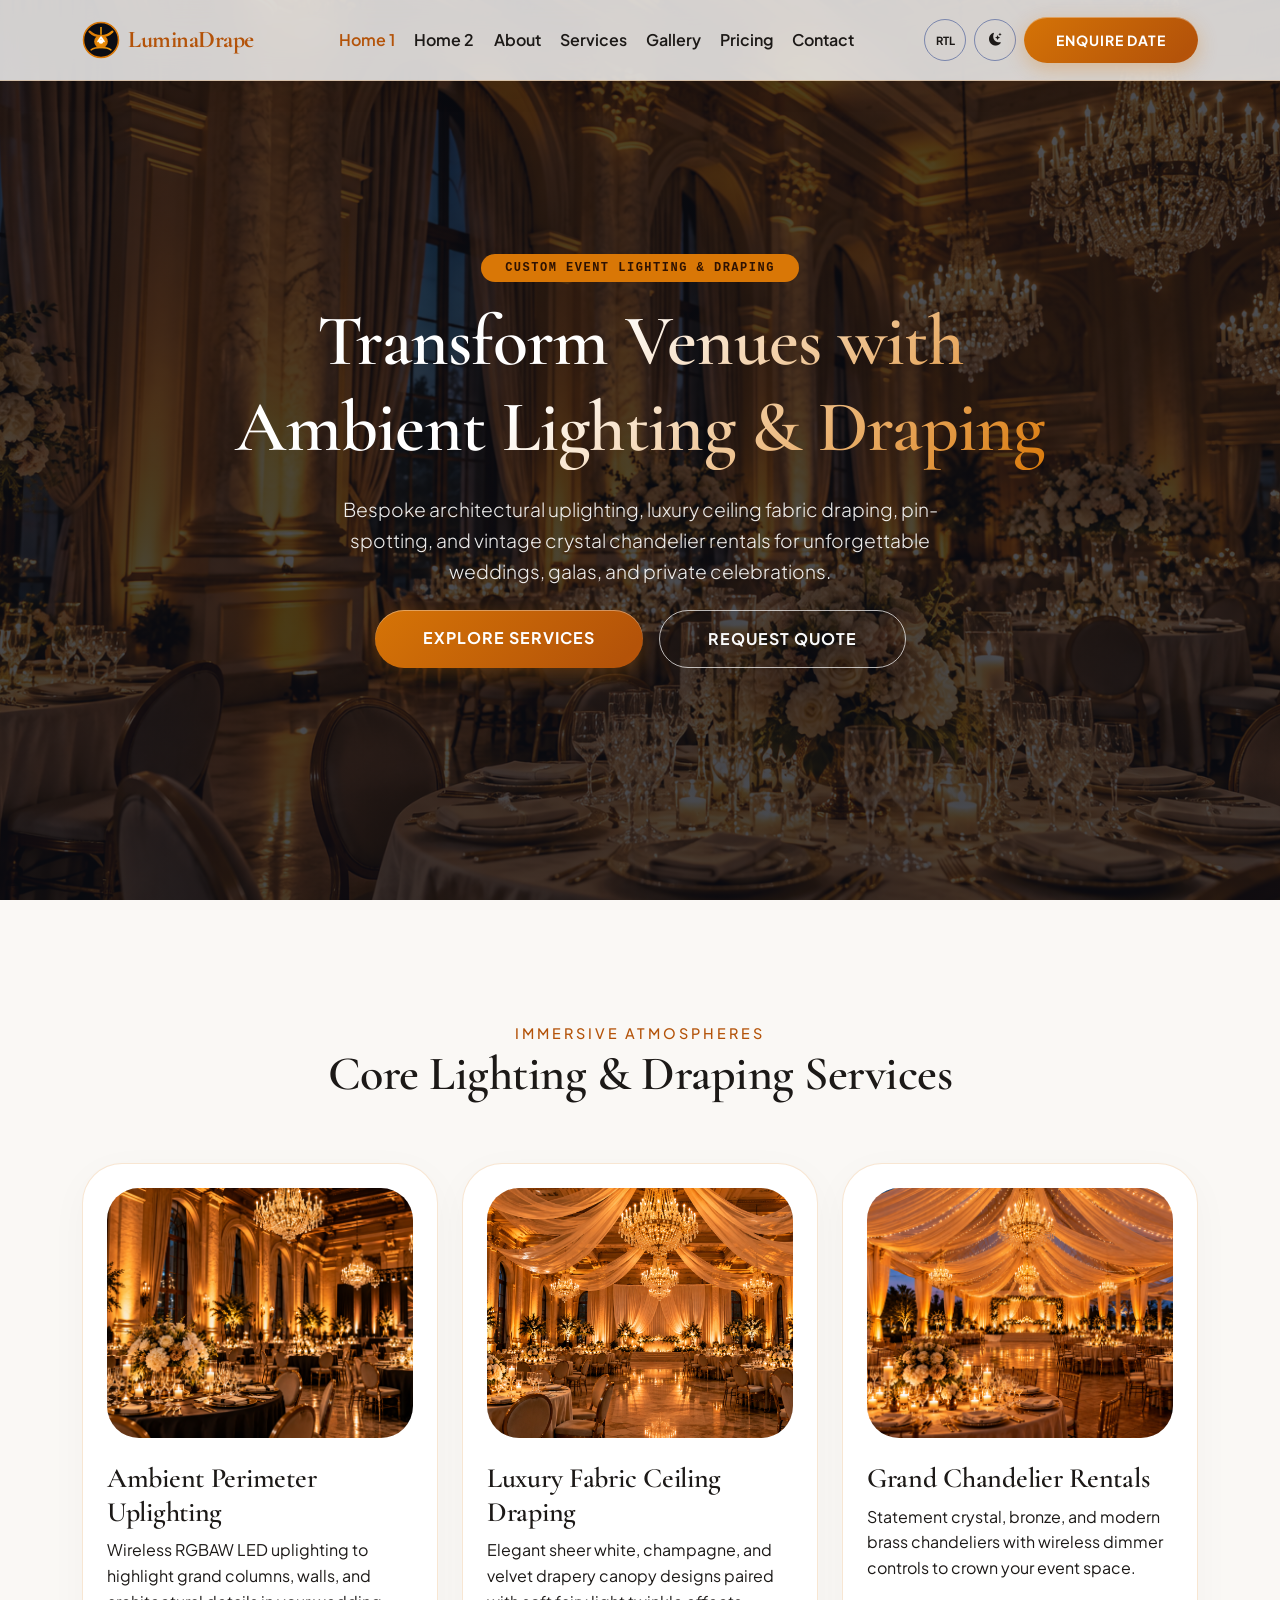
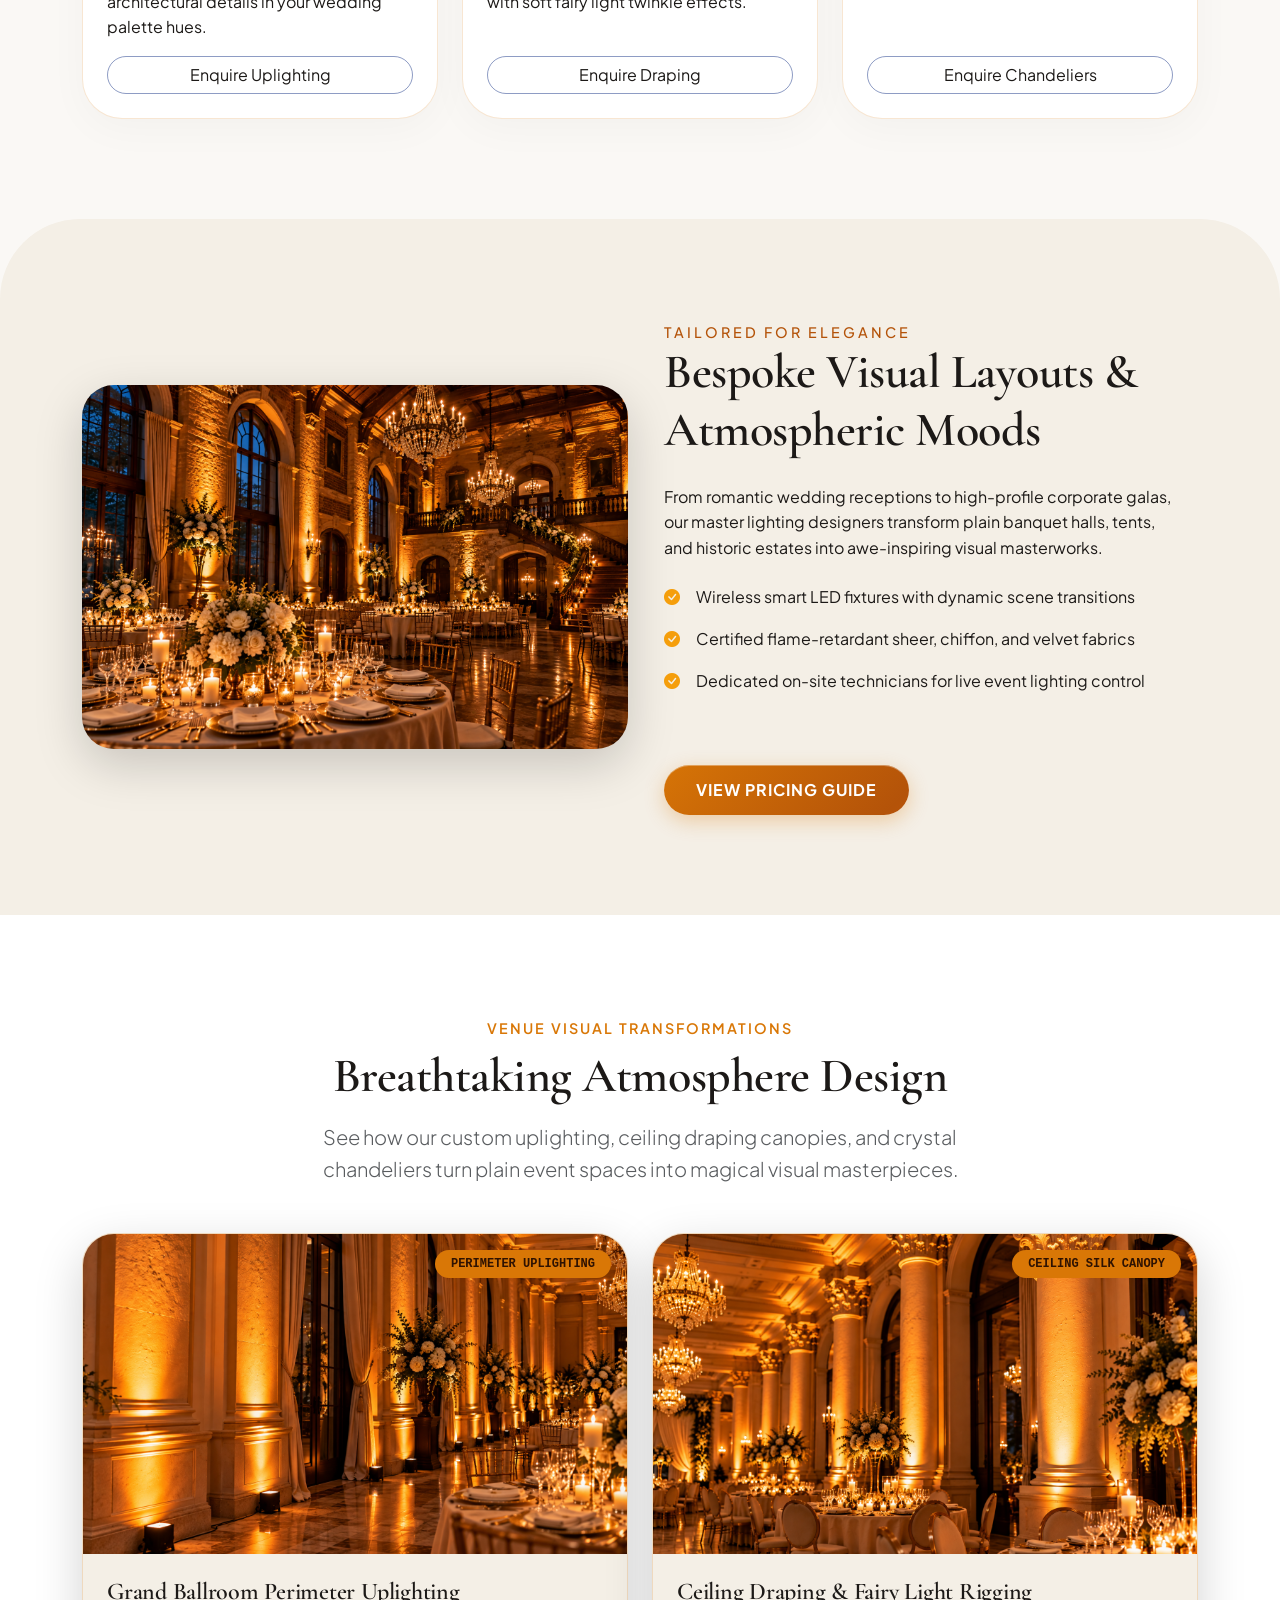
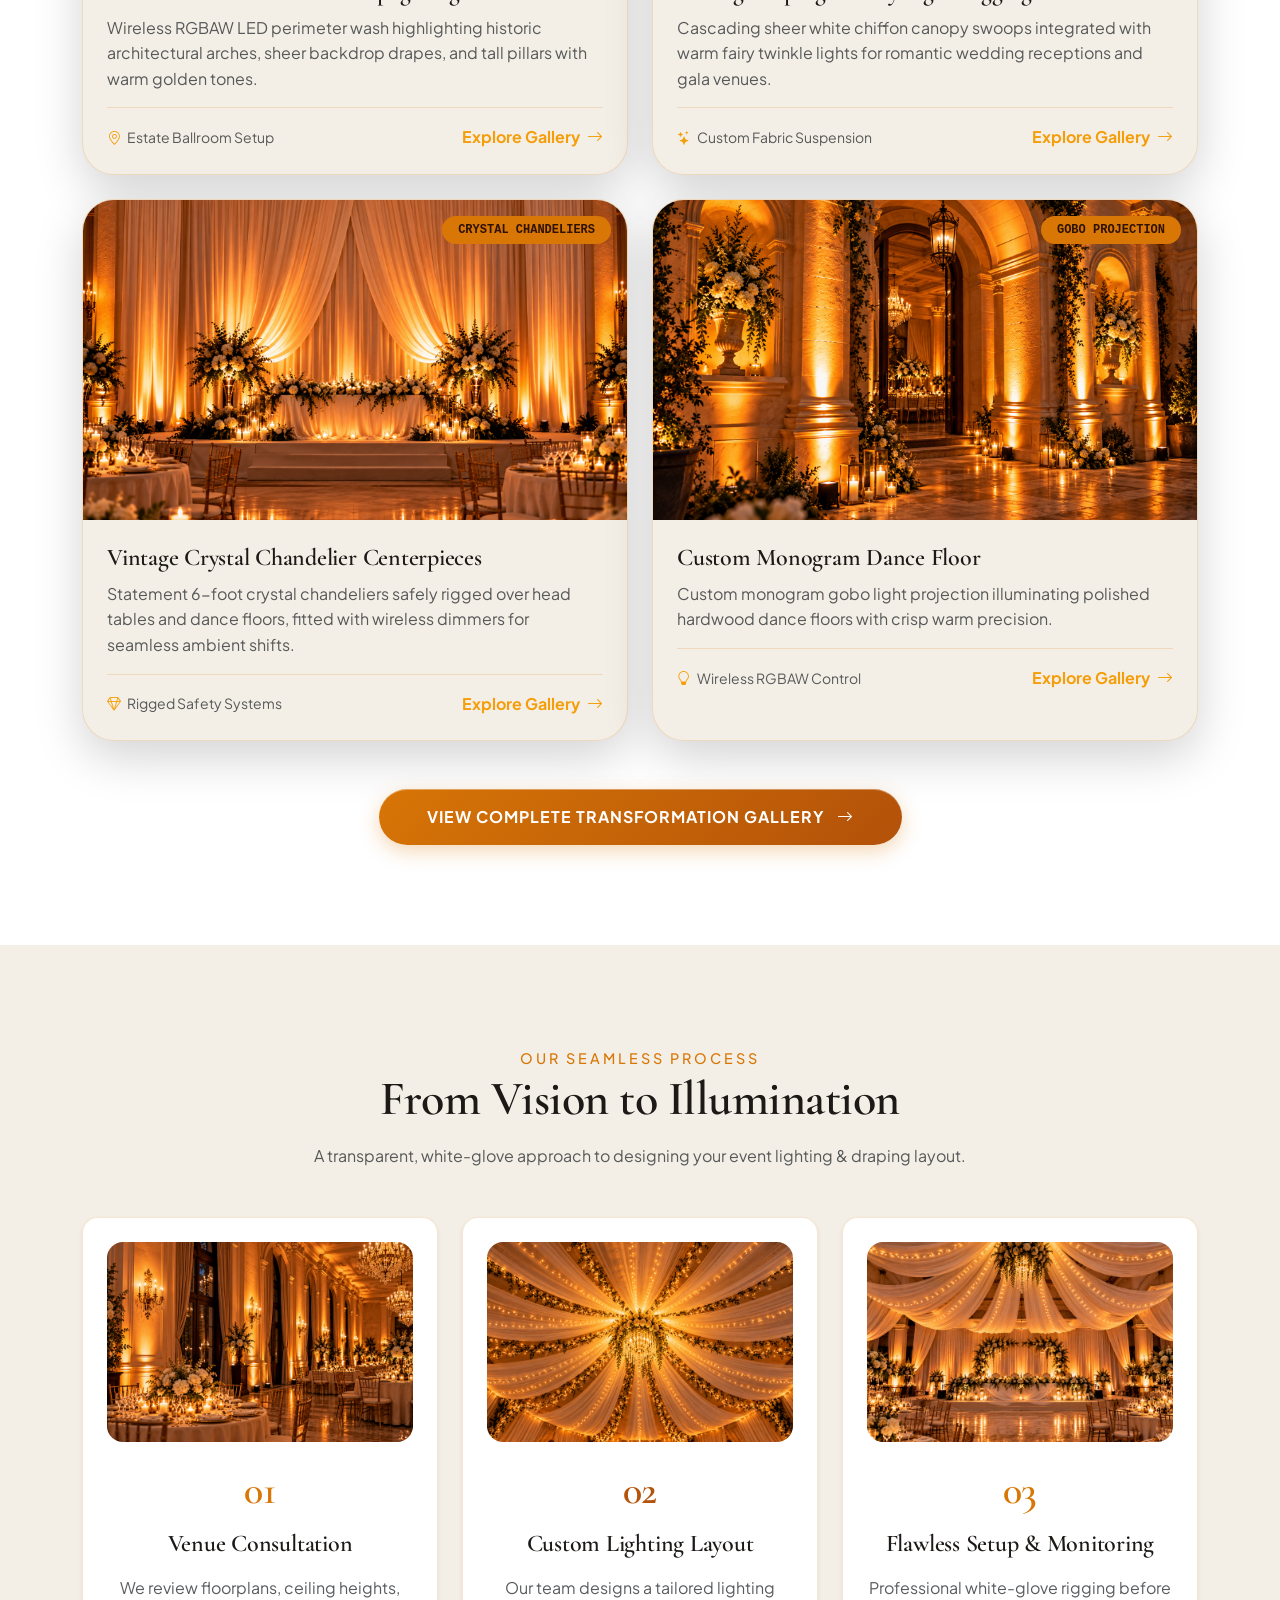
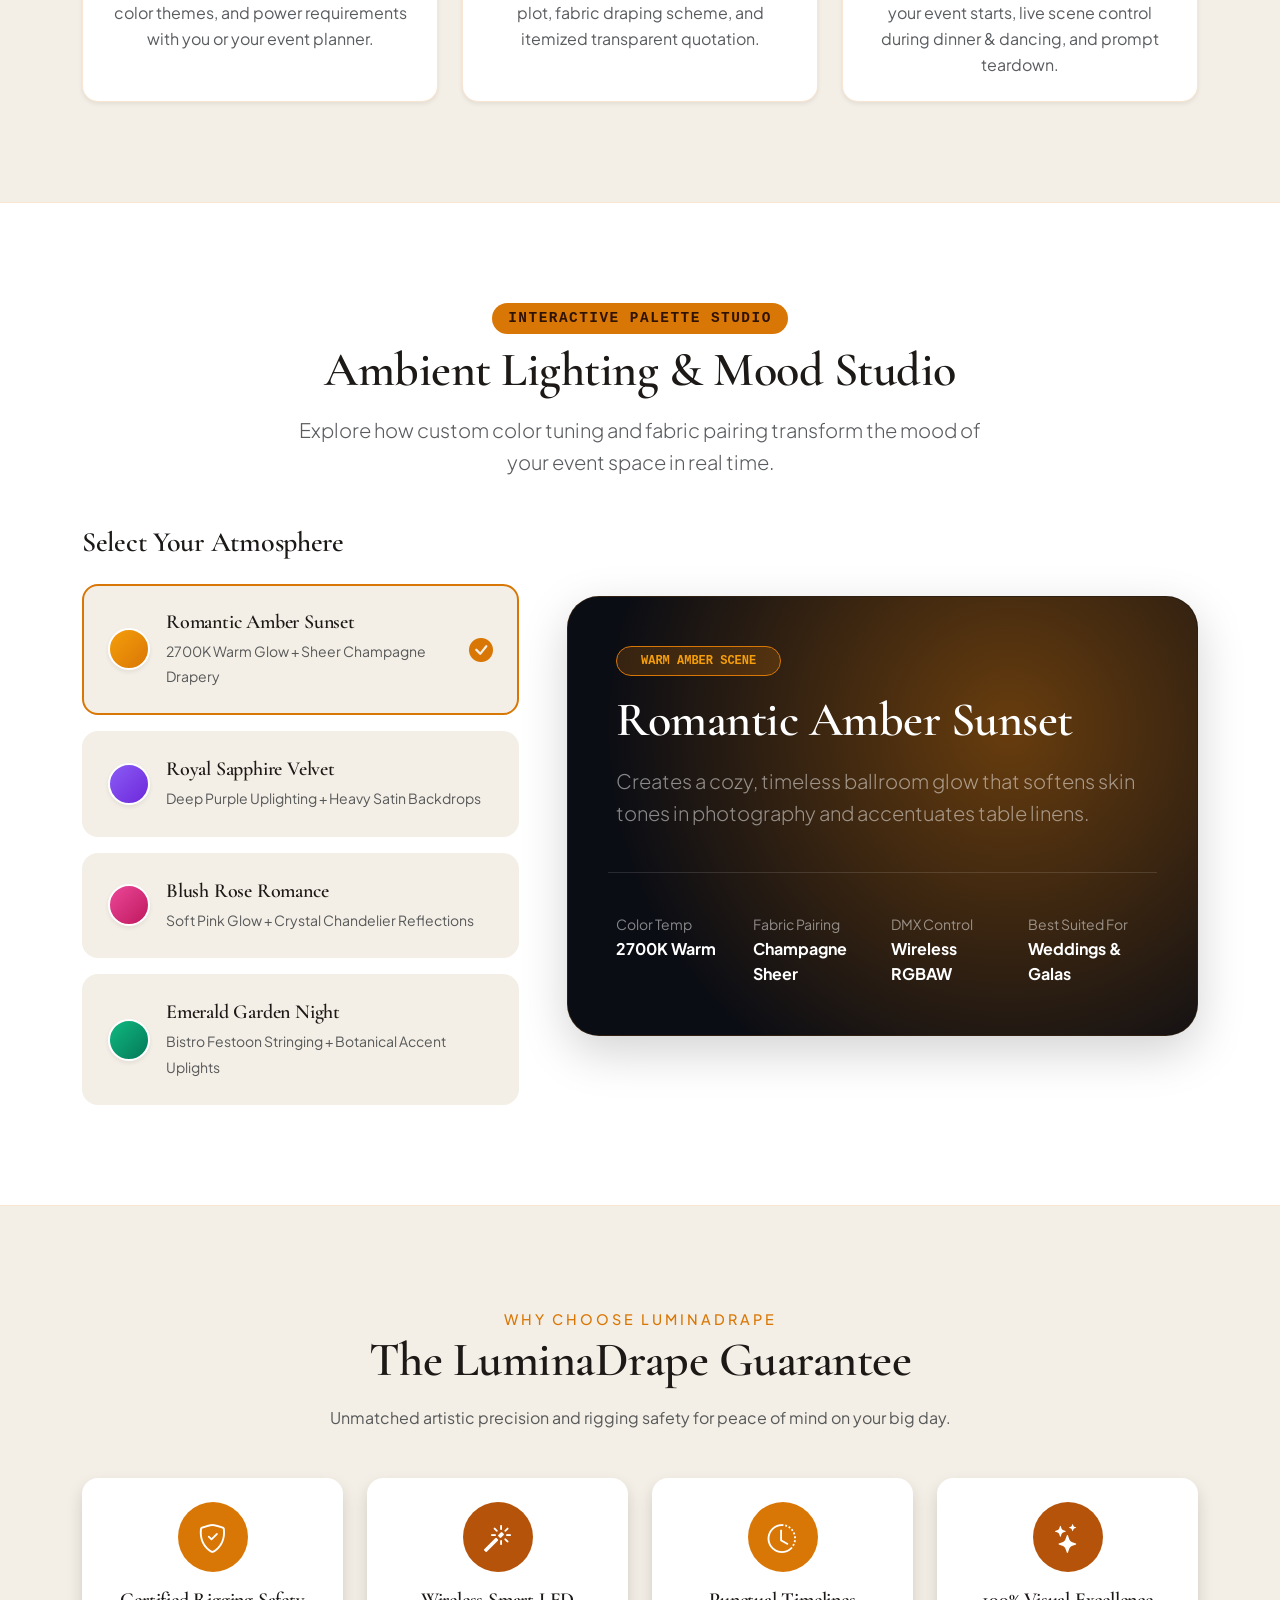
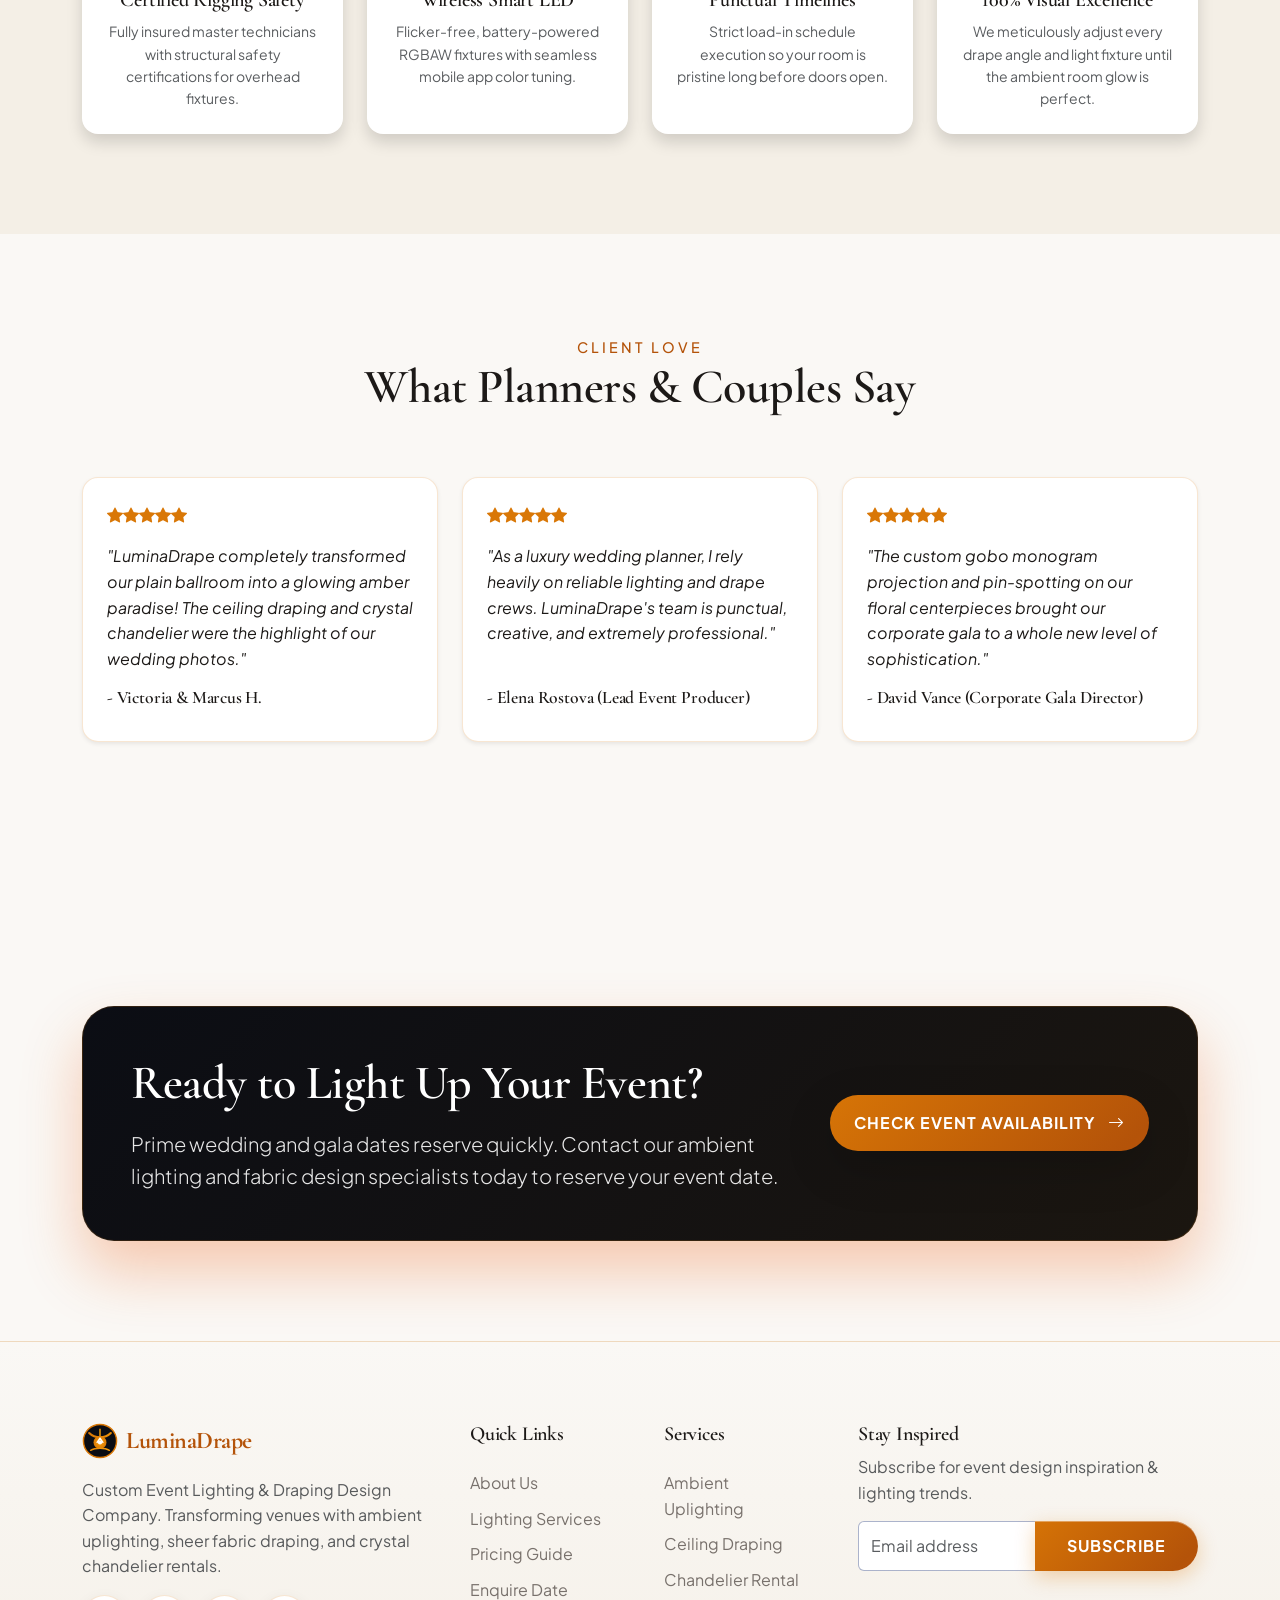
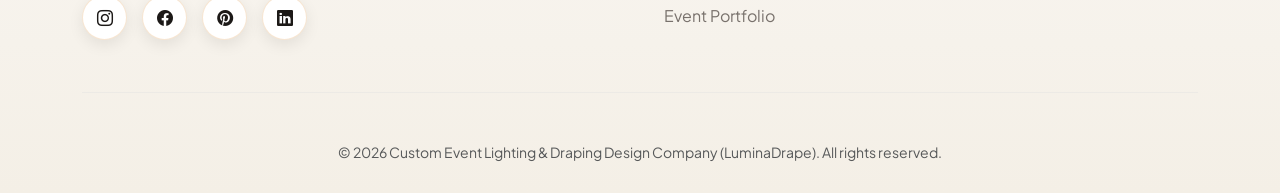
==== index.html @ 7106a904 "Update Custom Event Lighting website code" ====
<!DOCTYPE html>
<html lang="en">
<head>
    <meta charset="UTF-8">
    <meta name="viewport" content="width=device-width, initial-scale=1.0">
    <title>Custom Event Lighting & Draping Design Company | Ambient Lighting, Draping & Chandelier Rental</title>
    <link rel="icon" href="assets/images/favicon.svg" type="image/svg+xml">
    <meta name="description" content="Custom Event Lighting & Draping Design Company offering ambient venue lighting transformations, uplighting, luxury fabric draping, pin-spotting, and chandelier rentals.">
    
    <!-- Bootstrap 5 CDN -->
    <link href="https://cdn.jsdelivr.net/npm/bootstrap@5.3.0/dist/css/bootstrap.min.css" rel="stylesheet">
    <!-- Bootstrap Icons -->
    <link rel="stylesheet" href="https://cdn.jsdelivr.net/npm/bootstrap-icons@1.11.0/font/bootstrap-icons.css">
    
    <!-- Custom CSS -->
    <link rel="stylesheet" href="assets/css/style.css">
    <link rel="stylesheet" href="assets/css/dark-mode.css">
    <link rel="stylesheet" href="assets/css/rtl.css">
    
    <style>
        .hero-section {
            background: linear-gradient(rgba(11, 13, 20, 0.72), rgba(11, 13, 20, 0.75)), url('assets/images/1.png');
            background-size: cover;
            background-position: center;
            min-height: 100vh;
            display: flex;
            align-items: center;
            color: #ffffff;
        }
        
        .hero-content h1 {
            background: linear-gradient(135deg, #ffffff 40%, var(--sunflower-yellow));
            -webkit-background-clip: text;
            background-clip: text;
            -webkit-text-fill-color: transparent;
            margin-bottom: 1.5rem;
            font-family: var(--font-heading);
            font-weight: 700 !important;
        }
        
        .hero-content p {
            color: rgba(255, 255, 255, 0.92) !important;
            font-size: 1.2rem;
        }
    </style>
</head>
<body data-theme="light">

    <!-- Navbar -->
    <nav class="navbar navbar-expand-xl navbar-custom">
        <div class="container">
            <a class="navbar-brand d-flex align-items-center gap-2" href="index.html" style="text-decoration: none;">
                <svg width="38" height="38" viewBox="0 0 50 50" fill="none" xmlns="http://www.w3.org/2000/svg">
                    <circle cx="25" cy="25" r="23" fill="#0B0D14" stroke="#D97706" stroke-width="2"/>
                    <path d="M10 14C18 22 32 22 40 14" stroke="url(#nav_glow)" stroke-width="3" stroke-linecap="round"/>
                    <path d="M25 8V18" stroke="#F59E0B" stroke-width="2"/>
                    <circle cx="25" cy="27" r="9" fill="url(#nav_bulb)"/>
                    <path d="M21 27L25 21L29 27" stroke="#FFFFFF" stroke-width="2" stroke-linecap="round" stroke-linejoin="round"/>
                    <circle cx="25" cy="27" r="3" fill="#FFFFFF"/>
                    <path d="M12 38C18 34 32 34 38 38" stroke="url(#nav_glow)" stroke-width="2" stroke-linecap="round"/>
                    <defs>
                        <linearGradient id="nav_glow" x1="10" y1="14" x2="40" y2="38" gradientUnits="userSpaceOnUse">
                            <stop stop-color="#D97706"/>
                            <stop offset="1" stop-color="#F59E0B"/>
                        </linearGradient>
                        <radialGradient id="nav_bulb" cx="0" cy="0" r="1" gradientUnits="userSpaceOnUse" gradientTransform="translate(25 27) rotate(90) scale(10)">
                            <stop stop-color="#F59E0B"/>
                            <stop offset="1" stop-color="#D97706"/>
                        </radialGradient>
                    </defs>
                </svg>
                <span class="fs-4 fw-bolder mb-0" style="color: var(--sunflower-yellow); letter-spacing: -0.5px; font-family: 'Cormorant Garamond', Georgia, serif;">Lumina<span style="color: var(--sky-orange);">Drape</span></span>
            </a>
            <button class="navbar-toggler" type="button" data-bs-toggle="collapse" data-bs-target="#navbarNav">
                <span class="navbar-toggler-icon"></span>
            </button>
            <div class="collapse navbar-collapse" id="navbarNav">
                <ul class="navbar-nav mx-auto">
                    <li class="nav-item"><a class="nav-link active" href="index.html">Home 1</a></li>
                    <li class="nav-item"><a class="nav-link" href="home-2.html">Home 2</a></li>
                    <li class="nav-item"><a class="nav-link" href="about.html">About</a></li>
                    <li class="nav-item"><a class="nav-link" href="services.html">Services</a></li>
                    <li class="nav-item"><a class="nav-link" href="gallery.html">Gallery</a></li>
                    <li class="nav-item"><a class="nav-link" href="pricing.html">Pricing</a></li>
                    <li class="nav-item"><a class="nav-link" href="contact.html">Contact</a></li>
                    <li class="nav-item d-lg-none mt-2">
                        <div class="d-flex gap-2 px-2 pb-2">
                            <button class="btn btn-project btn-primary-fest btn-sm flex-fill" onclick="location.href='quote.html'">Enquire Date</button>
                        </div>
                    </li>
                </ul>
                <div class="d-flex align-items-center gap-2">
                    <button id="rtl-toggle" class="btn btn-outline-fest nav-icon-btn btn-sm fw-bold" style="font-size: 0.7rem; padding: 0.25rem 0.5rem;">RTL</button>
                    <button id="theme-toggle" class="btn btn-outline-fest nav-icon-btn btn-sm" style="padding: 0.25rem 0.5rem;"><i class="bi bi-moon-stars-fill" style="font-size: 0.8rem;"></i></button>
                    <button class="btn btn-project btn-primary-fest btn-sm d-none d-lg-block" onclick="location.href='quote.html'">Enquire Date</button>
                </div>
            </div>
        </div>
    </nav>

    <!-- Hero Section -->
    <header class="hero-section">
        <div class="container">
            <div class="row align-items-center justify-content-center">
                <div class="col-lg-9 hero-content text-center" style="z-index: 1;">
                    <span class="badge bg-warning text-dark mb-3 px-4 py-2 rounded-pill text-uppercase font-monospace fw-bold" style="letter-spacing: 1.5px;">Custom Event Lighting & Draping</span>
                    <h1 class="display-3 fw-bold">Transform Venues with Ambient Lighting & Draping</h1>
                    <p class="mx-auto lead mb-4">Bespoke architectural uplighting, luxury ceiling fabric draping, pin-spotting, and vintage crystal chandelier rentals for unforgettable weddings, galas, and private celebrations.</p>
                    <div class="d-grid gap-3 d-sm-flex justify-content-sm-center">
                        <a href="services.html" class="btn btn-project btn-primary-fest px-5 py-3 fs-6">Explore Services</a>
                        <a href="quote.html" class="btn btn-project btn-outline-light px-5 py-3 fs-6" style="border: 1px solid rgba(255, 255, 255, 0.7) !important;">Request Quote</a>
                    </div>
                </div>
            </div>
        </div>
    </header>

    <!-- Section 1: Core Event Lighting & Draping Services -->
    <section class="section-padding">
        <div class="container">
            <div class="section-title">
                <span>Immersive Atmospheres</span>
                <h2>Core Lighting & Draping Services</h2>
            </div>
            <div class="row g-4">
                <div class="col-lg-4 col-md-6">
                    <div class="service-card text-center text-lg-start">
                        <div class="img-wrapper">
                            <img src="assets/images/2.png" alt="Ambient Event Uplighting">
                        </div>
                        <h3>Ambient Perimeter Uplighting</h3>
                        <p>Wireless RGBAW LED uplighting to highlight grand columns, walls, and architectural details in your wedding palette hues.</p>
                        <a href="quote.html" class="btn btn-outline-fest w-100">Enquire Uplighting</a>
                    </div>
                </div>
                <div class="col-lg-4 col-md-6">
                    <div class="service-card text-center text-lg-start">
                        <div class="img-wrapper">
                            <img src="assets/images/3.png" alt="Ceiling & Backdrop Draping">
                        </div>
                        <h3>Luxury Fabric Ceiling Draping</h3>
                        <p>Elegant sheer white, champagne, and velvet drapery canopy designs paired with soft fairy light twinkle effects.</p>
                        <a href="quote.html" class="btn btn-outline-fest w-100">Enquire Draping</a>
                    </div>
                </div>
                <div class="col-lg-4 col-md-6 mx-auto">
                    <div class="service-card text-center text-lg-start">
                        <div class="img-wrapper">
                            <img src="assets/images/4.png" alt="Crystal Chandelier Rental">
                        </div>
                        <h3>Grand Chandelier Rentals</h3>
                        <p>Statement crystal, bronze, and modern brass chandeliers with wireless dimmer controls to crown your event space.</p>
                        <a href="quote.html" class="btn btn-outline-fest w-100">Enquire Chandeliers</a>
                    </div>
                </div>
            </div>
        </div>
    </section>

    <!-- Section 2: Comprehensive Property Care / Event Tailoring -->
    <section class="section-padding" style="background: var(--secondary-bg); border-radius: 5rem 5rem 0 0;">
        <div class="container">
            <div class="row align-items-center">
                <div class="col-lg-6 mb-4 mb-lg-0">
                    <img src="assets/images/5.png" class="img-fluid rounded-5 shadow-lg" alt="Event Lighting & Draping Transformation" style="max-height: 420px; width: 100%; object-fit: cover;">
                </div>
                <div class="col-lg-6 px-lg-4 text-center text-lg-start">
                    <div class="section-title text-center text-lg-start mb-4">
                        <span>Tailored for Elegance</span>
                        <h2>Bespoke Visual Layouts & Atmospheric Moods</h2>
                    </div>
                    <p class="mb-4">From romantic wedding receptions to high-profile corporate galas, our master lighting designers transform plain banquet halls, tents, and historic estates into awe-inspiring visual masterworks.</p>
                    <ul class="list-unstyled mb-5 d-inline-block text-start">
                        <li class="mb-3 d-flex align-items-center gap-3"><i class="bi bi-check-circle-fill text-warning"></i> Wireless smart LED fixtures with dynamic scene transitions</li>
                        <li class="mb-3 d-flex align-items-center gap-3"><i class="bi bi-check-circle-fill text-warning"></i> Certified flame-retardant sheer, chiffon, and velvet fabrics</li>
                        <li class="mb-3 d-flex align-items-center gap-3"><i class="bi bi-check-circle-fill text-warning"></i> Dedicated on-site technicians for live event lighting control</li>
                    </ul>
                    <div class="mt-2">
                        <a href="pricing.html" class="btn btn-project btn-primary-fest">View Pricing Guide</a>
                    </div>
                </div>
            </div>
        </div>
    </section>

    <!-- Unique Section 1: Venue Visual Transformations (Showcase Grid) -->
    <section class="section-padding" style="background: var(--card-bg);">
        <div class="container">
            <div class="section-title text-center mb-5">
                <span style="color: var(--sunflower-yellow); font-weight: 600; text-transform: uppercase; letter-spacing: 2px;">Venue Visual Transformations</span>
                <h2 class="display-5 fw-bolder text-main mt-2">Breathtaking Atmosphere Design</h2>
                <p class="text-muted mt-2 lead mx-auto" style="max-width: 650px;">See how our custom uplighting, ceiling draping canopies, and crystal chandeliers turn plain event spaces into magical visual masterpieces.</p>
            </div>
            <div class="row g-4">
                <div class="col-lg-6">
                    <div class="transformation-card rounded-5 overflow-hidden shadow-lg position-relative h-100 border" style="border-color: var(--border-color) !important; background: var(--secondary-bg);">
                        <div class="transform-img-wrap position-relative overflow-hidden" style="height: 320px;">
                            <img src="assets/images/6.png" class="w-100 h-100 object-fit-cover" alt="Grand Ballroom Ambient Transformation" style="transition: transform 0.6s ease;">
                            <span class="position-absolute top-0 end-0 m-3 badge bg-warning text-dark px-3 py-2 rounded-pill font-monospace fw-bold" >PERIMETER UPLIGHTING</span>
                        </div>
                        <div class="p-4">
                            <h4 class="fw-bold text-main mb-2" style="font-family: var(--font-heading);">Grand Ballroom Perimeter Uplighting</h4>
                            <p class="text-muted mb-3">Wireless RGBAW LED perimeter wash highlighting historic architectural arches, sheer backdrop drapes, and tall pillars with warm golden tones.</p>
                            <div class="d-flex align-items-center justify-content-between pt-3 border-top" style="border-color: var(--border-color) !important;">
                                <span class="small text-muted"><i class="bi bi-geo-alt me-1 text-warning"></i> Estate Ballroom Setup</span>
                                <a href="gallery.html" class="fw-bold text-warning text-decoration-none">Explore Gallery <i class="bi bi-arrow-right ms-1"></i></a>
                            </div>
                        </div>
                    </div>
                </div>
                <div class="col-lg-6">
                    <div class="transformation-card rounded-5 overflow-hidden shadow-lg position-relative h-100 border" style="border-color: var(--border-color) !important; background: var(--secondary-bg);">
                        <div class="transform-img-wrap position-relative overflow-hidden" style="height: 320px;">
                            <img src="assets/images/7.png" class="w-100 h-100 object-fit-cover" alt="Ceiling Fabric Canopy & Fairy Lights" style="transition: transform 0.6s ease;">
                            <span class="position-absolute top-0 end-0 m-3 badge bg-warning text-dark px-3 py-2 rounded-pill font-monospace fw-bold" >CEILING SILK CANOPY</span>
                        </div>
                        <div class="p-4">
                            <h4 class="fw-bold text-main mb-2" style="font-family: var(--font-heading);">Ceiling Draping & Fairy Light Rigging</h4>
                            <p class="text-muted mb-3">Cascading sheer white chiffon canopy swoops integrated with warm fairy twinkle lights for romantic wedding receptions and gala venues.</p>
                            <div class="d-flex align-items-center justify-content-between pt-3 border-top" style="border-color: var(--border-color) !important;">
                                <span class="small text-muted"><i class="bi bi-stars me-1 text-warning"></i> Custom Fabric Suspension</span>
                                <a href="gallery.html" class="fw-bold text-warning text-decoration-none">Explore Gallery <i class="bi bi-arrow-right ms-1"></i></a>
                            </div>
                        </div>
                    </div>
                </div>
                <div class="col-lg-6">
                    <div class="transformation-card rounded-5 overflow-hidden shadow-lg position-relative h-100 border" style="border-color: var(--border-color) !important; background: var(--secondary-bg);">
                        <div class="transform-img-wrap position-relative overflow-hidden" style="height: 320px;">
                            <img src="assets/images/8.png" class="w-100 h-100 object-fit-cover" alt="Vintage Crystal Chandelier Rigging" style="transition: transform 0.6s ease;">
                            <span class="position-absolute top-0 end-0 m-3 badge bg-warning text-dark px-3 py-2 rounded-pill font-monospace fw-bold" >CRYSTAL CHANDELIERS</span>
                        </div>
                        <div class="p-4">
                            <h4 class="fw-bold text-main mb-2" style="font-family: var(--font-heading);">Vintage Crystal Chandelier Centerpieces</h4>
                            <p class="text-muted mb-3">Statement 6-foot crystal chandeliers safely rigged over head tables and dance floors, fitted with wireless dimmers for seamless ambient shifts.</p>
                            <div class="d-flex align-items-center justify-content-between pt-3 border-top" style="border-color: var(--border-color) !important;">
                                <span class="small text-muted"><i class="bi bi-gem me-1 text-warning"></i> Rigged Safety Systems</span>
                                <a href="gallery.html" class="fw-bold text-warning text-decoration-none">Explore Gallery <i class="bi bi-arrow-right ms-1"></i></a>
                            </div>
                        </div>
                    </div>
                </div>
                <div class="col-lg-6">
                    <div class="transformation-card rounded-5 overflow-hidden shadow-lg position-relative h-100 border" style="border-color: var(--border-color) !important; background: var(--secondary-bg);">
                        <div class="transform-img-wrap position-relative overflow-hidden" style="height: 320px;">
                            <img src="assets/images/9.png" class="w-100 h-100 object-fit-cover" alt="Custom Monogram Gobo Projection" style="transition: transform 0.6s ease;">
                            <span class="position-absolute top-0 end-0 m-3 badge bg-warning text-dark px-3 py-2 rounded-pill font-monospace fw-bold" >GOBO PROJECTION</span>
                        </div>
                        <div class="p-4">
                            <h4 class="fw-bold text-main mb-2" style="font-family: var(--font-heading);">Custom Monogram Dance Floor</h4>
                            <p class="text-muted mb-3">Custom monogram gobo light projection illuminating polished hardwood dance floors with crisp warm precision.</p>
                            <div class="d-flex align-items-center justify-content-between pt-3 border-top" style="border-color: var(--border-color) !important;">
                                <span class="small text-muted"><i class="bi bi-lightbulb me-1 text-warning"></i> Wireless RGBAW Control</span>
                                <a href="gallery.html" class="fw-bold text-warning text-decoration-none">Explore Gallery <i class="bi bi-arrow-right ms-1"></i></a>
                            </div>
                        </div>
                    </div>
                </div>
            </div>
            <div class="text-center mt-5">
                <a href="gallery.html" class="btn btn-project btn-primary-fest rounded-pill px-5 py-3 fs-6">View Complete Transformation Gallery <i class="bi bi-arrow-right ms-2"></i></a>
            </div>
        </div>
    </section>

    <!-- Section 4: How It Works / Our Process -->
    <section class="section-padding" style="background: var(--secondary-bg);">
        <div class="container">
            <div class="section-title text-center mb-5">
                <span style="color: var(--sunflower-yellow);">Our Seamless Process</span>
                <h2 class="text-main">From Vision to Illumination</h2>
                <p class="text-muted mt-2">A transparent, white-glove approach to designing your event lighting & draping layout.</p>
            </div>
            <div class="row g-4 justify-content-center">
                <!-- Step 1 -->
                <div class="col-md-6 col-lg-4">
                    <div class="service-card p-4 text-center h-100 shadow-sm rounded-4" style="background: var(--card-bg);">
                        <img src="assets/images/10.png" class="img-fluid rounded-4 mb-4" alt="Event Consultation" style="height: 200px; width: 100%; object-fit: cover;">
                        <div class="h1 fw-bold mb-3" style="color: var(--sunflower-yellow); font-family: var(--font-heading);">01</div>
                        <h4 class="text-main mb-3">Venue Consultation</h4>
                        <p class="text-muted mb-0">We review floorplans, ceiling heights, color themes, and power requirements with you or your event planner.</p>
                    </div>
                </div>
                <!-- Step 2 -->
                <div class="col-md-6 col-lg-4">
                    <div class="service-card p-4 text-center h-100 shadow-sm rounded-4" style="background: var(--card-bg);">
                        <img src="assets/images/11.png" class="img-fluid rounded-4 mb-4" alt="Custom Lighting Proposal" style="height: 200px; width: 100%; object-fit: cover;">
                        <div class="h1 fw-bold mb-3" style="color: var(--sky-orange); font-family: var(--font-heading);">02</div>
                        <h4 class="text-main mb-3">Custom Lighting Layout</h4>
                        <p class="text-muted mb-0">Our team designs a tailored lighting plot, fabric draping scheme, and itemized transparent quotation.</p>
                    </div>
                </div>
                <!-- Step 3 -->
                <div class="col-md-6 col-lg-4">
                    <div class="service-card p-4 text-center h-100 shadow-sm rounded-4" style="background: var(--card-bg);">
                        <img src="assets/images/12.png" class="img-fluid rounded-4 mb-4" alt="Flawless Execution" style="height: 200px; width: 100%; object-fit: cover;">
                        <div class="h1 fw-bold mb-3" style="color: var(--sunflower-yellow); font-family: var(--font-heading);">03</div>
                        <h4 class="text-main mb-3">Flawless Setup & Monitoring</h4>
                        <p class="text-muted mb-0">Professional white-glove rigging before your event starts, live scene control during dinner & dancing, and prompt teardown.</p>
                    </div>
                </div>
            </div>
        </div>
    </section>

    <!-- Unique Section: Interactive Ambient Lighting & Palette Studio -->
    <section class="section-padding overflow-hidden position-relative" style="background: var(--card-bg); border-top: 1px solid var(--border-color); border-bottom: 1px solid var(--border-color);">
        <div class="container">
            <div class="section-title text-center mb-5">
                <span class="badge bg-warning text-dark px-3 py-2 rounded-pill font-monospace text-uppercase mb-2" style="letter-spacing: 1.5px;">Interactive Palette Studio</span>
                <h2 class="display-5 fw-bolder text-main">Ambient Lighting & Mood Studio</h2>
                <p class="text-muted lead mx-auto" style="max-width: 700px;">Explore how custom color tuning and fabric pairing transform the mood of your event space in real time.</p>
            </div>

            <div class="row align-items-center g-5">
                <!-- Color Selector Controls -->
                <div class="col-lg-5">
                    <h3 class="fw-bold mb-4" style="font-family: var(--font-heading);">Select Your Atmosphere</h3>
                    <div class="d-flex flex-column gap-3" id="palette-controls">
                        <!-- Mood 1 -->
                        <div class="palette-option-card active p-4 rounded-4 cursor-pointer d-flex align-items-center justify-content-between" 
                             style="background: var(--secondary-bg); border: 2px solid var(--sunflower-yellow); transition: all 0.3s ease; cursor: pointer;"
                             onclick="switchPalette('amber', this)">
                            <div class="d-flex align-items-center gap-3">
                                <div class="palette-color-swatch rounded-circle shadow-sm" style="width: 42px; height: 42px; background: linear-gradient(135deg, #f59e0b, #d97706); border: 2px solid #fff; flex-shrink: 0;"></div>
                                <div>
                                    <h5 class="fw-bold mb-1" style="font-family: var(--font-heading);">Romantic Amber Sunset</h5>
                                    <span class="small text-muted">2700K Warm Glow + Sheer Champagne Drapery</span>
                                </div>
                            </div>
                            <i class="bi bi-check-circle-fill fs-4" style="color: var(--sunflower-yellow);"></i>
                        </div>

                        <!-- Mood 2 -->
                        <div class="palette-option-card p-4 rounded-4 cursor-pointer d-flex align-items-center justify-content-between" 
                             style="background: var(--secondary-bg); border: 2px solid transparent; transition: all 0.3s ease; cursor: pointer;"
                             onclick="switchPalette('purple', this)">
                            <div class="d-flex align-items-center gap-3">
                                <div class="palette-color-swatch rounded-circle shadow-sm" style="width: 42px; height: 42px; background: linear-gradient(135deg, #8b5cf6, #6d28d9); border: 2px solid #fff; flex-shrink: 0;"></div>
                                <div>
                                    <h5 class="fw-bold mb-1" style="font-family: var(--font-heading);">Royal Sapphire Velvet</h5>
                                    <span class="small text-muted">Deep Purple Uplighting + Heavy Satin Backdrops</span>
                                </div>
                            </div>
                            <i class="bi bi-check-circle-fill fs-4 d-none" style="color: #8b5cf6;"></i>
                        </div>

                        <!-- Mood 3 -->
                        <div class="palette-option-card p-4 rounded-4 cursor-pointer d-flex align-items-center justify-content-between" 
                             style="background: var(--secondary-bg); border: 2px solid transparent; transition: all 0.3s ease; cursor: pointer;"
                             onclick="switchPalette('rose', this)">
                            <div class="d-flex align-items-center gap-3">
                                <div class="palette-color-swatch rounded-circle shadow-sm" style="width: 42px; height: 42px; background: linear-gradient(135deg, #ec4899, #be185d); border: 2px solid #fff; flex-shrink: 0;"></div>
                                <div>
                                    <h5 class="fw-bold mb-1" style="font-family: var(--font-heading);">Blush Rose Romance</h5>
                                    <span class="small text-muted">Soft Pink Glow + Crystal Chandelier Reflections</span>
                                </div>
                            </div>
                            <i class="bi bi-check-circle-fill fs-4 d-none" style="color: #ec4899;"></i>
                        </div>

                        <!-- Mood 4 -->
                        <div class="palette-option-card p-4 rounded-4 cursor-pointer d-flex align-items-center justify-content-between" 
                             style="background: var(--secondary-bg); border: 2px solid transparent; transition: all 0.3s ease; cursor: pointer;"
                             onclick="switchPalette('emerald', this)">
                            <div class="d-flex align-items-center gap-3">
                                <div class="palette-color-swatch rounded-circle shadow-sm" style="width: 42px; height: 42px; background: linear-gradient(135deg, #10b981, #047857); border: 2px solid #fff; flex-shrink: 0;"></div>
                                <div>
                                    <h5 class="fw-bold mb-1" style="font-family: var(--font-heading);">Emerald Garden Night</h5>
                                    <span class="small text-muted">Bistro Festoon Stringing + Botanical Accent Uplights</span>
                                </div>
                            </div>
                            <i class="bi bi-check-circle-fill fs-4 d-none" style="color: #10b981;"></i>
                        </div>
                    </div>
                </div>

                <!-- Live Preview Visual Card -->
                <div class="col-lg-7">
                    <div class="position-relative p-4 p-md-5 rounded-5 overflow-hidden shadow-lg" id="palette-preview-card" style="background: #0b0d14; border: 1px solid var(--border-color); min-height: 440px; display: flex; flex-direction: column; justify-content: space-between;">
                        <!-- Ambient Dynamic Glow Overlay -->
                        <div id="palette-glow-bg" class="position-absolute top-0 start-0 w-100 h-100" style="background: radial-gradient(circle at 70% 30%, rgba(217, 119, 6, 0.45) 0%, rgba(11, 13, 20, 0.95) 75%); transition: all 0.6s ease; pointer-events: none;"></div>

                        <div class="position-relative z-1 mb-4">
                            <span id="palette-badge" class="badge px-4 py-2 rounded-pill font-monospace text-uppercase fw-bold mb-3" style="background: rgba(217, 119, 6, 0.2); color: #f59e0b; border: 1px solid #d97706;">WARM AMBER SCENE</span>
                            <h2 id="palette-title" class="display-5 fw-bold text-white mb-3" style="font-family: var(--font-heading);">Romantic Amber Sunset</h2>
                            <p id="palette-desc" class="lead text-white-50 mb-0" style="max-width: 550px;">Creates a cozy, timeless ballroom glow that softens skin tones in photography and accentuates table linens.</p>
                        </div>

                        <div class="position-relative z-1 row g-3 pt-4 border-top" style="border-color: rgba(255,255,255,0.12) !important;">
                            <div class="col-6 col-sm-3">
                                <span class="d-block small text-white-50">Color Temp</span>
                                <strong id="palette-temp" class="text-white">2700K Warm</strong>
                            </div>
                            <div class="col-6 col-sm-3">
                                <span class="d-block small text-white-50">Fabric Pairing</span>
                                <strong id="palette-fabric" class="text-white">Champagne Sheer</strong>
                            </div>
                            <div class="col-6 col-sm-3">
                                <span class="d-block small text-white-50">DMX Control</span>
                                <strong id="palette-dmx" class="text-white">Wireless RGBAW</strong>
                            </div>
                            <div class="col-6 col-sm-3">
                                <span class="d-block small text-white-50">Best Suited For</span>
                                <strong id="palette-best" class="text-white">Weddings & Galas</strong>
                            </div>
                        </div>
                    </div>
                </div>
            </div>
        </div>

        <script>
            function switchPalette(theme, cardElem) {
                const options = document.querySelectorAll('.palette-option-card');
                options.forEach(opt => {
                    opt.style.border = '2px solid transparent';
                    const icon = opt.querySelector('.bi-check-circle-fill');
                    if (icon) icon.classList.add('d-none');
                });

                cardElem.style.border = '2px solid var(--sunflower-yellow)';
                const activeIcon = cardElem.querySelector('.bi-check-circle-fill');
                if (activeIcon) activeIcon.classList.remove('d-none');

                const glow = document.getElementById('palette-glow-bg');
                const title = document.getElementById('palette-title');
                const desc = document.getElementById('palette-desc');
                const badge = document.getElementById('palette-badge');
                const temp = document.getElementById('palette-temp');
                const fabric = document.getElementById('palette-fabric');
                const dmx = document.getElementById('palette-dmx');
                const best = document.getElementById('palette-best');

                if (theme === 'amber') {
                    glow.style.background = 'radial-gradient(circle at 70% 30%, rgba(217, 119, 6, 0.5) 0%, rgba(11, 13, 20, 0.95) 75%)';
                    badge.style.background = 'rgba(217, 119, 6, 0.2)';
                    badge.style.color = '#f59e0b';
                    badge.style.borderColor = '#d97706';
                    badge.innerText = 'WARM AMBER SCENE';
                    title.innerText = 'Romantic Amber Sunset';
                    desc.innerText = 'Creates a cozy, timeless ballroom glow that softens skin tones in photography and accentuates table linens.';
                    temp.innerText = '2700K Warm';
                    fabric.innerText = 'Champagne Sheer';
                    dmx.innerText = 'Wireless RGBAW';
                    best.innerText = 'Weddings & Galas';
                } else if (theme === 'purple') {
                    glow.style.background = 'radial-gradient(circle at 70% 30%, rgba(139, 92, 246, 0.5) 0%, rgba(11, 13, 20, 0.95) 75%)';
                    badge.style.background = 'rgba(139, 92, 246, 0.2)';
                    badge.style.color = '#a78bfa';
                    badge.style.borderColor = '#8b5cf6';
                    badge.innerText = 'ROYAL SAPPHIRE SCENE';
                    title.innerText = 'Royal Sapphire Velvet';
                    desc.innerText = 'Immersive deep purple wall washes combined with high-contrast stage lighting for award galas and grand entries.';
                    temp.innerText = '4500K Vivid';
                    fabric.innerText = 'Heavy Velvet Drapes';
                    dmx.innerText = 'DMX Master Console';
                    best.innerText = 'Award Shows & Galas';
                } else if (theme === 'rose') {
                    glow.style.background = 'radial-gradient(circle at 70% 30%, rgba(236, 72, 153, 0.5) 0%, rgba(11, 13, 20, 0.95) 75%)';
                    badge.style.background = 'rgba(236, 72, 153, 0.2)';
                    badge.style.color = '#f472b6';
                    badge.style.borderColor = '#ec4899';
                    badge.innerText = 'BLUSH ROSE SCENE';
                    title.innerText = 'Blush Rose Romance';
                    desc.innerText = 'Delicate rose pink hues synchronized with pin-spotted floral table centerpieces for an ethereal romantic feeling.';
                    temp.innerText = '3200K Soft Rose';
                    fabric.innerText = 'Silk & Crystal Rigging';
                    dmx.innerText = 'App Scene Presets';
                    best.innerText = 'Receptions & Rehearsals';
                } else if (theme === 'emerald') {
                    glow.style.background = 'radial-gradient(circle at 70% 30%, rgba(16, 185, 129, 0.5) 0%, rgba(11, 13, 20, 0.95) 75%)';
                    badge.style.background = 'rgba(16, 185, 129, 0.2)';
                    badge.style.color = '#34d399';
                    badge.style.borderColor = '#10b981';
                    badge.innerText = 'EMERALD GARDEN SCENE';
                    title.innerText = 'Emerald Garden Night';
                    desc.innerText = 'Vibrant outdoor festoon lighting combined with botanical tree uplighting for fairy-tale garden receptions.';
                    temp.innerText = '3000K Bistro Festoon';
                    fabric.innerText = 'Outdoor Waterproof Cable';
                    dmx.innerText = 'Smart Battery Pack';
                    best.innerText = 'Garden Receptions';
                }
            }
        </script>
    </section>

    <!-- New Section: Why Choose Us -->
    <section class="section-padding" style="background: var(--secondary-bg);">
        <div class="container">
            <div class="section-title text-center mb-5">
                <span style="color: var(--sunflower-yellow);">Why Choose LuminaDrape</span>
                <h2>The LuminaDrape Guarantee</h2>
                <p class="text-muted mt-2">Unmatched artistic precision and rigging safety for peace of mind on your big day.</p>
            </div>
            <div class="row g-4 text-center">
                <div class="col-md-6 col-lg-3">
                    <div class="p-4 rounded-4 h-100 shadow border-0" style="background: var(--card-bg); transition: transform 0.3s ease;" onmouseover="this.style.transform='translateY(-10px)'" onmouseout="this.style.transform='translateY(0)'">
                        <div class="icon-circle text-white mb-3 mx-auto d-flex align-items-center justify-content-center" style="background: var(--sunflower-yellow); width: 70px; height: 70px; border-radius: 50%; font-size: 1.8rem;">
                            <i class="bi bi-shield-check"></i>
                        </div>
                        <h5 class="fw-bold">Certified Rigging Safety</h5>
                        <p class="text-muted mb-0 small">Fully insured master technicians with structural safety certifications for overhead fixtures.</p>
                    </div>
                </div>
                <div class="col-md-6 col-lg-3">
                    <div class="p-4 rounded-4 h-100 shadow border-0" style="background: var(--card-bg); transition: transform 0.3s ease;" onmouseover="this.style.transform='translateY(-10px)'" onmouseout="this.style.transform='translateY(0)'">
                        <div class="icon-circle text-white mb-3 mx-auto d-flex align-items-center justify-content-center" style="background: var(--sky-orange); width: 70px; height: 70px; border-radius: 50%; font-size: 1.8rem;">
                            <i class="bi bi-magic"></i>
                        </div>
                        <h5 class="fw-bold">Wireless Smart LED</h5>
                        <p class="text-muted mb-0 small">Flicker-free, battery-powered RGBAW fixtures with seamless mobile app color tuning.</p>
                    </div>
                </div>
                <div class="col-md-6 col-lg-3">
                    <div class="p-4 rounded-4 h-100 shadow border-0" style="background: var(--card-bg); transition: transform 0.3s ease;" onmouseover="this.style.transform='translateY(-10px)'" onmouseout="this.style.transform='translateY(0)'">
                        <div class="icon-circle text-white mb-3 mx-auto d-flex align-items-center justify-content-center" style="background: var(--sunflower-yellow); width: 70px; height: 70px; border-radius: 50%; font-size: 1.8rem;">
                            <i class="bi bi-clock-history"></i>
                        </div>
                        <h5 class="fw-bold">Punctual Timelines</h5>
                        <p class="text-muted mb-0 small">Strict load-in schedule execution so your room is pristine long before doors open.</p>
                    </div>
                </div>
                <div class="col-md-6 col-lg-3">
                    <div class="p-4 rounded-4 h-100 shadow border-0" style="background: var(--card-bg); transition: transform 0.3s ease;" onmouseover="this.style.transform='translateY(-10px)'" onmouseout="this.style.transform='translateY(0)'">
                        <div class="icon-circle text-white mb-3 mx-auto d-flex align-items-center justify-content-center" style="background: var(--sky-orange); width: 70px; height: 70px; border-radius: 50%; font-size: 1.8rem;">
                            <i class="bi bi-stars"></i>
                        </div>
                        <h5 class="fw-bold">100% Visual Excellence</h5>
                        <p class="text-muted mb-0 small">We meticulously adjust every drape angle and light fixture until the ambient room glow is perfect.</p>
                    </div>
                </div>
            </div>
        </div>
    </section>

    <!-- Section 5: Customer Reviews -->
    <section class="section-padding">
        <div class="container">
            <div class="section-title">
                <span>Client Love</span>
                <h2>What Planners & Couples Say</h2>
            </div>
            <div class="row g-4">
                <div class="col-md-4">
                    <div class="p-4 rounded-4 shadow-sm border h-100 d-flex flex-column" style="background: var(--card-bg); border-color: var(--border-color) !important;">
                        <div class="mb-3" style="color: var(--sunflower-yellow);">
                            <i class="bi bi-star-fill"></i><i class="bi bi-star-fill"></i><i class="bi bi-star-fill"></i><i class="bi bi-star-fill"></i><i class="bi bi-star-fill"></i>
                        </div>
                        <p class="fst-italic">"LuminaDrape completely transformed our plain ballroom into a glowing amber paradise! The ceiling draping and crystal chandelier were the highlight of our wedding photos."</p>
                        <h6 class="fw-bold mt-auto" style="font-family: var(--font-heading); font-size: 1.1rem;">- Victoria & Marcus H.</h6>
                    </div>
                </div>
                <div class="col-md-4">
                    <div class="p-4 rounded-4 shadow-sm border h-100 d-flex flex-column" style="background: var(--card-bg); border-color: var(--border-color) !important;">
                        <div class="mb-3" style="color: var(--sunflower-yellow);">
                            <i class="bi bi-star-fill"></i><i class="bi bi-star-fill"></i><i class="bi bi-star-fill"></i><i class="bi bi-star-fill"></i><i class="bi bi-star-fill"></i>
                        </div>
                        <p class="fst-italic">"As a luxury wedding planner, I rely heavily on reliable lighting and drape crews. LuminaDrape's team is punctual, creative, and extremely professional."</p>
                        <h6 class="fw-bold mt-auto" style="font-family: var(--font-heading); font-size: 1.1rem;">- Elena Rostova (Lead Event Producer)</h6>
                    </div>
                </div>
                <div class="col-md-4">
                    <div class="p-4 rounded-4 shadow-sm border h-100 d-flex flex-column" style="background: var(--card-bg); border-color: var(--border-color) !important;">
                        <div class="mb-3" style="color: var(--sunflower-yellow);">
                            <i class="bi bi-star-fill"></i><i class="bi bi-star-fill"></i><i class="bi bi-star-fill"></i><i class="bi bi-star-fill"></i><i class="bi bi-star-fill"></i>
                        </div>
                        <p class="fst-italic">"The custom gobo monogram projection and pin-spotting on our floral centerpieces brought our corporate gala to a whole new level of sophistication."</p>
                        <h6 class="fw-bold mt-auto" style="font-family: var(--font-heading); font-size: 1.1rem;">- David Vance (Corporate Gala Director)</h6>
                    </div>
                </div>
            </div>
        </div>
    </section>

    <!-- Unique Section 2: Floating CTA -->
    <section class="section-padding">
        <div class="container">
            <div class="floating-cta-section p-5 rounded-5 text-white" style="background: linear-gradient(135deg, #0b0d14, #1b1610); border: 1px solid var(--border-color);">
                <div class="floating-cta-content row align-items-center">
                    <div class="col-lg-8 text-center text-lg-start mb-4 mb-lg-0">
                        <h2 class="display-5 fw-bold mb-3 text-white" style="font-family: var(--font-heading);">Ready to Light Up Your Event?</h2>
                        <p class="lead mb-0" style="color: rgba(255,255,255,0.9);">
                            Prime wedding and gala dates reserve quickly. Contact our ambient lighting and fabric design specialists today to reserve your event date.
                        </p>
                    </div>
                    <div class="col-lg-4 text-center text-lg-end">
                        <a href="quote.html" class="btn btn-project btn-primary-fest px-4 py-3 fs-6 rounded-pill shadow-lg text-nowrap">
                            Check Event Availability <i class="bi bi-arrow-right ms-2"></i>
                        </a>
                    </div>
                </div>
            </div>
        </div>
    </section>

    <!-- Footer -->
    <footer>
        <div class="container">
            <div class="row g-5">
                <div class="col-lg-4">
                    <a class="footer-logo d-flex align-items-center gap-2 mb-3" href="index.html" style="text-decoration: none;">
                        <svg width="36" height="36" viewBox="0 0 50 50" fill="none" xmlns="http://www.w3.org/2000/svg">
                        <circle cx="25" cy="25" r="23" fill="#0B0D14" stroke="#D97706" stroke-width="2"/>
                        <path d="M10 14C18 22 32 22 40 14" stroke="url(#foot_glow)" stroke-width="3" stroke-linecap="round"/>
                        <path d="M25 8V18" stroke="#F59E0B" stroke-width="2"/>
                        <circle cx="25" cy="27" r="9" fill="url(#foot_bulb)"/>
                        <path d="M21 27L25 21L29 27" stroke="#FFFFFF" stroke-width="2" stroke-linecap="round" stroke-linejoin="round"/>
                        <circle cx="25" cy="27" r="3" fill="#FFFFFF"/>
                        <path d="M12 38C18 34 32 34 38 38" stroke="url(#foot_glow)" stroke-width="2" stroke-linecap="round"/>
                        <defs>
                            <linearGradient id="foot_glow" x1="10" y1="14" x2="40" y2="38" gradientUnits="userSpaceOnUse">
                                <stop stop-color="#D97706"/>
                                <stop offset="1" stop-color="#F59E0B"/>
                            </linearGradient>
                            <radialGradient id="foot_bulb" cx="0" cy="0" r="1" gradientUnits="userSpaceOnUse" gradientTransform="translate(25 27) rotate(90) scale(10)">
                                <stop stop-color="#F59E0B"/>
                                <stop offset="1" stop-color="#D97706"/>
                            </radialGradient>
                        </defs>
                    </svg>
                        <span class="fs-4 fw-bolder mb-0" style="letter-spacing: -0.5px; font-family: 'Cormorant Garamond', serif; color: var(--sunflower-yellow);">
                            Lumina<span style="color: var(--sky-orange);">Drape</span>
                        </span>
                    </a>
                    <p class="text-muted">Custom Event Lighting & Draping Design Company. Transforming venues with ambient uplighting, sheer fabric draping, and crystal chandelier rentals.</p>
                    <div class="social-icons mt-3">
                        <a href="#" class="social-icon" aria-label="Instagram"><i class="bi bi-instagram"></i></a>
                        <a href="#" class="social-icon" aria-label="Facebook"><i class="bi bi-facebook"></i></a>
                        <a href="#" class="social-icon" aria-label="Pinterest"><i class="bi bi-pinterest"></i></a>
                        <a href="#" class="social-icon" aria-label="LinkedIn"><i class="bi bi-linkedin"></i></a>
                    </div>
                </div>
                <div class="col-lg-2 footer-links">
                    <h5>Quick Links</h5>
                    <ul>
                        <li><a href="about.html">About Us</a></li>
                        <li><a href="services.html">Lighting Services</a></li>
                        <li><a href="pricing.html">Pricing Guide</a></li>
                        <li><a href="quote.html">Enquire Date</a></li>
                    </ul>
                </div>
                <div class="col-lg-2 footer-links">
                    <h5>Services</h5>
                    <ul>
                        <li><a href="services.html#uplighting">Ambient Uplighting</a></li>
                        <li><a href="services.html#draping">Ceiling Draping</a></li>
                        <li><a href="services.html#chandeliers">Chandelier Rental</a></li>
                        <li><a href="gallery.html">Event Portfolio</a></li>
                    </ul>
                </div>
                <div class="col-lg-4">
                    <h5>Stay Inspired</h5>
                    <p class="text-muted">Subscribe for event design inspiration & lighting trends.</p>
                    <div class="input-group mb-3">
                        <input type="text" class="form-control rounded-pill-start border-warning" placeholder="Email address">
                        <button class="btn btn-project btn-primary-fest rounded-pill-end" type="button">Subscribe</button>
                    </div>
                </div>
            </div>
            <hr class="my-5 border-warning opacity-25">
            <div class="text-center text-muted small">
                &copy; 2026 Custom Event Lighting & Draping Design Company (LuminaDrape). All rights reserved.
            </div>
        </div>
    </footer>

    <!-- Bootstrap JS -->
    <script src="https://cdn.jsdelivr.net/npm/bootstrap@5.3.0/dist/js/bootstrap.bundle.min.js"></script>
    <!-- Custom JS -->
    <script src="assets/js/main.js"></script>
</body>
</html>
---- assets/css/style.css ----
@import url('https://fonts.googleapis.com/css2?family=Cormorant+Garamond:ital,wght@0,400;0,500;0,600;0,700;1,400;1,600&family=Plus+Jakarta+Sans:wght@300;400;500;600;700;800&display=swap');

:root {
    --primary-bg: #faf8f5;
    --secondary-bg: #f4efe6;
    --card-bg: #ffffff;
    --sunflower-yellow: #d97706;
    --sky-orange: #b45309;
    --turquoise-splash: #f59e0b;
    --fresh-grass: #92400e;
    --playful-red: #ea580c;
    --text-main: #1c1917;
    --text-muted: #78716c;
    --border-color: rgba(217, 119, 6, 0.18);
    --shadow-glow: rgba(217, 119, 6, 0.2);
    --font-heading: 'Cormorant Garamond', Georgia, serif;
    --font-main: 'Plus Jakarta Sans', sans-serif;
    --transition: all 0.4s cubic-bezier(0.175, 0.885, 0.32, 1.275);
}

/* Base Styles */
html {
    overflow-x: clip;
}

body {
    font-family: var(--font-main);
    background-color: var(--primary-bg);
    color: var(--text-main);
    overflow-x: hidden;
    line-height: 1.6;
}

h1, h2, h3, h4, h5, h6,
.h1, .h2, .h3, .h4, .h5, .h6,
.display-1, .display-2, .display-3, .display-4, .display-5, .display-6,
h1.fw-bold, h2.fw-bold, h3.fw-bold, h4.fw-bold, h5.fw-bold, h6.fw-bold,
.h1.fw-bold, .h2.fw-bold, .h3.fw-bold, .h4.fw-bold, .h5.fw-bold, .h6.fw-bold,
.display-1.fw-bold, .display-2.fw-bold, .display-3.fw-bold, .display-4.fw-bold, .display-5.fw-bold, .display-6.fw-bold {
    font-family: var(--font-heading);
    font-weight: 600 !important;
    letter-spacing: -0.01em;
}

a {
    text-decoration: none;
    transition: var(--transition);
}

/* Navbar Style */
.navbar-custom {
    background: rgba(255, 255, 255, 0.8);
    backdrop-filter: blur(15px);
    -webkit-backdrop-filter: blur(15px);
    border-bottom: 1px solid var(--border-color);
    padding: 1rem 0;
    transition: var(--transition);
    box-shadow: 0 10px 30px rgba(0,0,0,0.05);
    position: fixed;
    top: 0;
    left: 0;
    right: 0;
    z-index: 1030;
    width: 100%;
}

.navbar-custom.navbar-scrolled {
    box-shadow: 0 10px 30px rgba(0,0,0,0.1);
}



/* Fix for content hidden behind fixed navbar on subpages */
header.section-padding:first-of-type,
section.section-padding:first-of-type {
    padding-top: 120px !important;
}

.nav-link {
    color: var(--text-main);
    font-weight: 600;
    padding: 0.5rem 0.6rem !important;
    margin: 0;
    border-radius: 1rem;
}

.nav-link:hover, .nav-link.active {
    background: transparent;
    color: var(--sky-orange) !important;
}

/* Dropdown overrides */
.dropdown-item.active, .dropdown-item:active {
    background-color: var(--sky-orange);
    color: #ffffff !important;
}

.dropdown-item:hover, .dropdown-item:focus {
    background-color: rgba(234, 88, 12, 0.1);
    color: var(--sky-orange);
}

.navbar-brand,
.navbar-brand:hover,
.navbar-brand:focus {
    font-weight: 800;
    font-size: 1.5rem;
    color: var(--sky-orange) !important;
    display: flex;
    align-items: center;
    gap: 10px;
}

.navbar-brand span {
    color: var(--sky-orange) !important;
}

.navbar-brand i {
    color: var(--sunflower-yellow);
    font-size: 1.8rem;
}

/* Button Styles */
.btn-project {
    padding: 0.8rem 2rem;
    border-radius: 50px;
    font-weight: 700;
    text-transform: uppercase;
    letter-spacing: 1px;
    transition: all 0.4s cubic-bezier(0.175, 0.885, 0.32, 1.275);
    border: none;
    position: relative;
    overflow: hidden;
    z-index: 1;
}

/* Unique Primary Button Shimmer & 3D Hover System */
.btn-primary-fest,
.btn-primary {
    background: linear-gradient(135deg, #d97706 0%, #b45309 50%, #ea580c 100%);
    background-size: 200% 200%;
    background-position: 0% 50%;
    color: #ffffff !important;
    box-shadow: 0 6px 20px rgba(217, 119, 6, 0.3), inset 0 1px 0 rgba(255, 255, 255, 0.35);
    transition: all 0.4s cubic-bezier(0.175, 0.885, 0.32, 1.275);
}

/* Angled Metallic Light Beam Sweep */
.btn-primary-fest::before,
.btn-primary::before,
.btn-project::before {
    content: '';
    position: absolute;
    top: -20%;
    left: -130%;
    width: 70%;
    height: 140%;
    background: linear-gradient(
        90deg,
        transparent 0%,
        rgba(255, 255, 255, 0.45) 50%,
        transparent 100%
    );
    transform: skewX(-25deg);
    transition: left 0.75s cubic-bezier(0.19, 1, 0.22, 1);
    z-index: 2;
    pointer-events: none;
}

/* Radial Glow Core Pulse */
.btn-primary-fest::after,
.btn-primary::after {
    content: '';
    position: absolute;
    inset: 0;
    background: radial-gradient(circle at center, rgba(255, 255, 255, 0.4) 0%, transparent 70%);
    opacity: 0;
    transform: scale(0.3);
    transition: all 0.5s cubic-bezier(0.4, 0, 0.2, 1);
    z-index: 0;
    border-radius: inherit;
    pointer-events: none;
}

/* State-of-the-Art Hover Trigger */
.btn-primary-fest:hover,
.btn-primary:hover,
.btn-project:hover {
    background-position: 100% 50%;
    transform: translateY(-5px) scale(1.03);
    box-shadow: 0 18px 40px rgba(217, 119, 6, 0.55), 0 0 30px rgba(245, 158, 11, 0.5), inset 0 1px 0 rgba(255, 255, 255, 0.6);
    letter-spacing: 1.4px;
}

.btn-primary-fest:hover::before,
.btn-primary:hover::before,
.btn-project:hover::before {
    left: 150%;
}

.btn-primary-fest:hover::after,
.btn-primary:hover::after {
    opacity: 1;
    transform: scale(1.8);
}

.btn-primary-fest:active,
.btn-primary:active,
.btn-project:active {
    transform: translateY(-2px) scale(0.99);
    box-shadow: 0 8px 22px rgba(217, 119, 6, 0.4);
}

/* Dynamic Icon Motion on Hover */
.btn-primary-fest i,
.btn-primary i,
.btn-project i {
    display: inline-block;
    transition: transform 0.35s cubic-bezier(0.34, 1.56, 0.64, 1);
}

.btn-primary-fest:hover i,
.btn-primary:hover i,
.btn-project:hover i {
    transform: translateX(5px) scale(1.2);
}

.btn-secondary-fest {
    background: linear-gradient(135deg, var(--turquoise-splash), var(--fresh-grass));
    color: white;
}

.btn-outline-fest,
.nav-icon-btn {
    background: transparent;
    border: 1px solid var(--sunflower-yellow);
    border-radius: 50px;
    color: var(--text-main);
    transition: all 0.35s cubic-bezier(0.175, 0.885, 0.32, 1.275);
}

.btn-outline-fest:hover,
#rtl-toggle:hover,
#theme-toggle:hover,
.nav-icon-btn:hover {
    background: linear-gradient(135deg, #d97706 0%, #ea580c 100%) !important;
    color: #ffffff !important;
    border-color: transparent !important;
    box-shadow: 0 8px 22px rgba(217, 119, 6, 0.4);
    transform: translateY(-2px);
}

.nav-icon-btn {
    width: 42px;
    height: 42px;
    display: flex;
    align-items: center;
    justify-content: center;
    padding: 0 !important;
    border-radius: 50%;
}

/* Card Styles */
.service-card {
    background: var(--card-bg);
    border-radius: 2.5rem;
    border: 1px solid var(--border-color);
    padding: 1.5rem;
    transition: var(--transition);
    height: 100%;
    box-shadow: 0 10px 40px rgba(0,0,0,0.03);
    position: relative;
    overflow: hidden;
    display: flex;
    flex-direction: column;
}

.service-card .btn-project,
.service-card .btn-outline-fest {
    margin-top: auto;
}

.service-card:hover {
    transform: translateY(-15px) scale(1.02);
    box-shadow: 0 25px 60px var(--shadow-glow);
}

.service-card .img-wrapper {
    border-radius: 2rem;
    overflow: hidden;
    height: 250px;
    margin-bottom: 1.5rem;
}

.service-card img {
    width: 100%;
    height: 100%;
    object-fit: cover;
    transition: var(--transition);
}

.service-card:hover img {
    transform: scale(1.1);
}

/* Hero Sections */
.hero-section {
    padding: 120px 0 100px;
    position: relative;
    overflow: hidden;
}

.hero-content h1 {
    font-size: 4.5rem;
    margin-bottom: 1.5rem;
    background: linear-gradient(135deg, #ffffff 30%, var(--sunflower-yellow));
    -webkit-background-clip: text;
    background-clip: text;
    -webkit-text-fill-color: transparent;
}

.hero-content p {
    font-size: 1.25rem;
    color: var(--text-muted);
    margin-bottom: 2.5rem;
    max-width: 600px;
}

/* Confetti Effect Container */
#confetti-canvas {
    position: absolute;
    top: 0;
    left: 0;
    width: 100%;
    height: 100%;
    pointer-events: none;
    z-index: 0;
}

/* Sections */
.section-padding {
    padding: 100px 0;
}

.section-title {
    margin-bottom: 60px;
    text-align: center;
}

.section-title h2 {
    font-size: 3rem;
    margin-bottom: 15px;
}

.section-title span {
    color: var(--sky-orange);
    text-transform: uppercase;
    font-weight: 500;
    letter-spacing: 3px;
    font-size: 0.9rem;
}

/* Footer */
footer {
    background: linear-gradient(180deg, var(--primary-bg), var(--secondary-bg));
    padding: 80px 0 30px;
    border-top: 1px solid var(--border-color);
}

.footer-logo,
.footer-logo:hover,
.footer-logo:focus {
    font-size: 1.5rem;
    font-weight: 800;
    margin-bottom: 1.5rem;
    display: flex;
    align-items: center;
    gap: 10px;
    color: var(--sky-orange) !important;
}

.footer-logo span {
    color: var(--sky-orange) !important;
}

.footer-logo i {
    color: var(--sunflower-yellow);
    font-size: 1.8rem;
}

.footer-links h5 {
    margin-bottom: 1.5rem;
}

.footer-links ul {
    list-style: none;
    padding: 0;
}

.footer-links ul li {
    margin-bottom: 10px;
}

.footer-links ul li a {
    color: var(--text-muted);
}

.footer-links ul li a:hover {
    color: var(--sky-orange);
    padding-left: 5px;
}

.social-icons {
    display: flex;
    gap: 15px;
}

.social-icon {
    width: 45px;
    height: 45px;
    border-radius: 50%;
    background: var(--card-bg);
    display: flex;
    align-items: center;
    justify-content: center;
    color: var(--text-main);
    box-shadow: 0 5px 15px rgba(0,0,0,0.08);
    transition: all 0.35s cubic-bezier(0.175, 0.885, 0.32, 1.275);
    border: 1px solid var(--border-color);
}

.social-icon:hover {
    background: linear-gradient(135deg, #d97706 0%, #ea580c 100%);
    color: #ffffff;
    transform: translateY(-4px) scale(1.08);
    box-shadow: 0 10px 22px rgba(217, 119, 6, 0.45);
    border-color: transparent;
}

/* Responsive Utilities */
@media (max-width: 992px) {
    .hero-content h1 {
        font-size: 3.5rem;
    }
    .hero-content {
        text-align: center;
    }
    .hero-content p {
        margin-left: auto;
        margin-right: auto;
    }
}

@media (max-width: 768px) {
    .hero-content h1 {
        font-size: 2.8rem;
    }
    .section-title h2 {
        font-size: 2.2rem;
    }
    .section-padding {
        padding: 60px 0;
    }
}

@media (max-width: 425px) {
    .hero-content h1 {
        font-size: 2.2rem;
    }
}

/* Date Picker Calendar Indicator Styling */
input[type="date"]::-webkit-calendar-picker-indicator {
    cursor: pointer;
    border-radius: 4px;
    padding: 4px;
    filter: invert(0.3) sepia(1) saturate(5) hue-rotate(350deg);
    transition: transform 0.2s ease, filter 0.2s ease;
}

input[type="date"]::-webkit-calendar-picker-indicator:hover {
    transform: scale(1.15);
}

/* Back to Top Button */
.back-to-top {
    position: fixed;
    bottom: 30px;
    right: 30px;
    width: 48px;
    height: 48px;
    background: linear-gradient(135deg, var(--sunflower-yellow), var(--sky-orange));
    color: white;
    border-radius: 50%;
    display: flex;
    align-items: center;
    justify-content: center;
    font-size: 1.35rem;
    cursor: pointer;
    z-index: 1040;
    opacity: 0;
    visibility: hidden;
    transition: all 0.35s cubic-bezier(0.175, 0.885, 0.32, 1.275);
    box-shadow: 0 10px 25px rgba(234, 88, 12, 0.35);
}

.back-to-top.show {
    opacity: 1;
    visibility: visible;
}

.back-to-top:hover {
    background: linear-gradient(135deg, #10b981, #047857);
    transform: translateY(-5px) scale(1.1);
    box-shadow: 0 15px 30px rgba(16, 185, 129, 0.4);
    color: #ffffff;
}

/* Mobile Back-to-Top Responsive Adjustment to Prevent CTA Collision */
@media (max-width: 768px) {
    .back-to-top {
        bottom: 16px;
        right: 16px;
        width: 40px;
        height: 40px;
        font-size: 1.1rem;
        box-shadow: 0 6px 18px rgba(0, 0, 0, 0.3);
    }
}

/* Global Link Hover */
.hover-highlight {
    transition: color 0.3s ease;
    text-decoration: none;
    color: var(--sky-orange) !important;
}
.hover-highlight:hover {
    color: var(--playful-red) !important;
}
/* Mobile Nav Buttons */
@media (max-width: 991.98px) {
    .navbar-collapse .btn-project {
        font-size: 0.85rem;
        padding: 0.5rem 1rem;
    }
}

/* Prproperty horizontal overflow on all screen sizes */
@media (max-width: 991.98px) {
    .container,
    .container-fluid,
    section,
    header,
    footer {
        max-width: 100%;
        overflow-x: clip;
    }

    img {
        max-width: 100%;
        height: auto;
    }

    /* Fix wide hero sections */
    .hero-section,
    .hero-sec,
    [class*='hero'] {
        max-width: 100vw;
        overflow: clip;
    }
}

/* Accordion Custom Styling */
.accordion-button {
    color: var(--text-main) !important;
    background-color: var(--card-bg) !important;
}

.accordion-button:not(.collapsed) {
    color: var(--text-main) !important;
    background-color: var(--primary-bg) !important;
    font-weight: 600;
}

.accordion-button:focus {
    box-shadow: none !important;
    border-color: var(--sky-orange);
}
.accordion-item {
    background-color: var(--card-bg);
    border-color: var(--border-color) !important;
}

/* ============================================
   SUBTLE BORDERS — Global Cleanup
   Replace heavy Bootstrap colored borders with
   barely-visible, refined alternatives
   ============================================ */

/* Soften form inputs — replace hard yellow border */
.form-control.border-warning,
.form-select.border-warning,
.input-group-text.border-warning {
    border-color: rgba(30, 58, 138, 0.35) !important;
    border-width: 1px !important;
}
.form-check-input.border-warning {
    border-color: rgba(30, 58, 138, 0.45) !important;
}

/* Soften colored card/section borders */
.border-warning {
    border-color: rgba(30, 58, 138, 0.3) !important;
}
.border-info,
.border-danger,
.border-success {
    border-color: rgba(30, 58, 138, 0.3) !important;
}

/* Remove thick border from how-it-works image */
.border-5 {
    border-width: 1px !important;
}

/* Soften btn-outline-fest border */
.btn-outline-fest {
    border-color: rgba(30, 58, 138, 0.5) !important;
}

/* Soften footer hr */
hr.border-warning {
    border-color: rgba(30, 58, 138, 0.15) !important;
}

/* Soften booking setup guide button border */
.btn-setup-guide {
    border-width: 1px !important;
    border-color: rgba(30, 58, 138, 0.4) !important;
}

/* Soften popular-card highlight (pricing page) */
.popular-card {
    border-width: 1px !important;
    border-color: rgba(30, 58, 138, 0.55) !important;
}

/* ============================================
   LIGHT MODE BRAND COLOR ENFORCEMENT
   Remap all Bootstrap blue/teal/off-brand
   utility classes to warm brand palette
   (Sunflower Yellow + Sky Orange)
   ============================================ */

/* --- text colors --- */
.text-info { color: var(--turquoise-splash) !important; }
.text-primary { color: var(--sunflower-yellow) !important; }
.text-success { color: var(--fresh-grass) !important; }
.text-danger { color: var(--playful-red) !important; }
.text-warning { color: #f59e0b !important; } /* Stars should remain gold */
.text-orange { color: var(--sky-orange) !important; } /* Define custom orange */

/* --- backgrounds --- */
.bg-info { background-color: var(--turquoise-splash) !important; color: white !important; }
.bg-primary { background-color: var(--sunflower-yellow) !important; color: white !important; }
.bg-success { background-color: var(--fresh-grass) !important; color: white !important; }
.bg-danger { background-color: var(--playful-red) !important; color: white !important; }
.bg-warning { background-color: var(--sunflower-yellow) !important; color: white !important; } /* Main brand highlight */
.bg-primary-subtle { background-color: rgba(30, 58, 138, 0.1) !important; }

.badge.bg-info { background-color: var(--turquoise-splash) !important; color: white !important; }
.badge.bg-warning, .badge-warning { background-color: var(--sunflower-yellow) !important; color: #2e1202 !important; font-weight: 800; }
.badge.bg-danger { background-color: var(--playful-red) !important; color: white !important; }
.badge.bg-success { background-color: var(--fresh-grass) !important; color: white !important; }

.progress-bar.bg-info { background-color: var(--turquoise-splash) !important; }
.progress-bar.bg-success { background-color: var(--fresh-grass) !important; }
.progress-bar.bg-danger { background-color: var(--playful-red) !important; }
.progress-bar.bg-warning { background-color: var(--sky-orange) !important; }

/* --- buttons and icons --- */
.btn-secondary-fest {
    background: linear-gradient(135deg, var(--sunflower-yellow), var(--sky-orange)) !important;
    color: white !important;
}
[class*="bg-info"].rounded-circle,
[class*="bg-info"][class*="rounded-circle"] {
    background-color: rgba(13, 148, 136, 0.15) !important;
    color: var(--turquoise-splash) !important;
}
.section-title span.text-info,
span.text-info {
    color: var(--sky-orange) !important;
}
h5.text-info,
h4.text-info,
h3.text-info {
    color: var(--sunflower-yellow) !important;
}

/* Ensure text-dark on brand-colored badges uses dark brown contrast */
.badge.text-dark {
    color: #2e1202 !important;
}

/* Transformation Showcase Cards */
.transformation-card {
    transition: transform 0.4s ease, box-shadow 0.4s ease;
}

.transformation-card:hover {
    transform: translateY(-6px);
    box-shadow: 0 25px 50px rgba(0, 0, 0, 0.25) !important;
}

.transformation-card:hover .transform-img-wrap img {
    transform: scale(1.06);
}

/* Unique Section 1: Before & After Reveal Animation */
.ba-showcase-wrap {
    position: relative;
    border-radius: 2rem;
    overflow: hidden;
    height: 450px;
    box-shadow: 0 20px 40px rgba(0,0,0,0.15);
    cursor: ew-resize;
    margin-bottom: 2rem;
}
.ba-img {
    position: absolute;
    top: 0;
    left: 0;
    width: 100%;
    height: 100%;
    object-fit: cover;
}
.ba-after {
    clip-path: polygon(0 0, 50% 0, 50% 100%, 0 100%);
    transition: clip-path 0.7s cubic-bezier(0.25, 1, 0.5, 1);
    z-index: 2;
}
.ba-showcase-wrap:hover .ba-after {
    clip-path: polygon(0 0, 100% 0, 100% 100%, 0 100%);
}
.ba-label {
    position: absolute;
    bottom: 25px;
    padding: 10px 25px;
    background: rgba(0,0,0,0.8);
    color: white;
    font-weight: bold;
    border-radius: 50px;
    z-index: 3;
    pointer-events: none;
    transition: all 0.5s ease;
    text-transform: uppercase;
    letter-spacing: 1px;
    font-size: 0.9rem;
}
.ba-label-before {
    right: 25px;
}
.ba-label-after {
    left: 25px;
    opacity: 0;
    transform: translateX(-20px);
}
.ba-showcase-wrap:hover .ba-label-before {
    opacity: 0;
    transform: translateX(20px);
}
.ba-showcase-wrap:hover .ba-label-after {
    opacity: 1;
    transform: translateX(0);
}

/* Unique Section 2: Floating CTA Animation */
.floating-cta-section {
    background: linear-gradient(135deg, var(--sunflower-yellow) 0%, var(--sky-orange) 100%);
    padding: 5rem 2rem;
    border-radius: 3rem;
    position: relative;
    overflow: hidden;
    color: white;
    box-shadow: 0 30px 60px rgba(234, 88, 12, 0.3);
    animation: float-up-down 6s ease-in-out infinite;
    margin-top: 4rem;
}
@keyframes float-up-down {
    0% { transform: translateY(0); }
    50% { transform: translateY(-15px); }
    100% { transform: translateY(0); }
}
.floating-cta-bg-pattern {
    position: absolute;
    top: -50%;
    left: -50%;
    width: 200%;
    height: 200%;
    background-image: radial-gradient(circle, rgba(255,255,255,0.15) 2px, transparent 2px);
    background-size: 40px 40px;
    animation: rotate-pattern 90s linear infinite;
    z-index: 0;
}
@keyframes rotate-pattern {
    0% { transform: rotate(0deg); }
    100% { transform: rotate(360deg); }
}
.floating-cta-content {
    position: relative;
    z-index: 1;
    text-align: center;
}
.pulse-btn-white {
    background: white !important;
    color: var(--sky-orange) !important;
    font-weight: bold;
    animation: pulse-shadow-white 2s infinite;
    border: none !important;
}
@keyframes pulse-shadow-white {
    0% { box-shadow: 0 0 0 0 rgba(255,255,255,0.7); }
    70% { box-shadow: 0 0 0 20px rgba(255,255,255,0); }
    100% { box-shadow: 0 0 0 0 rgba(255,255,255,0); }
}

/* --- Unique Section 3: Interactive Process Timeline --- */
.process-timeline {
    position: relative;
    padding-left: 2.5rem;
    border-left: 3px solid var(--secondary-bg);
}
.process-node {
    position: relative;
    margin-bottom: 2.5rem;
    padding: 2rem;
    background: var(--card-bg);
    border-radius: 1.5rem;
    box-shadow: 0 10px 30px rgba(0,0,0,0.03);
    transition: all 0.4s cubic-bezier(0.175, 0.885, 0.32, 1.275);
    cursor: pointer;
    border-left: 0px solid transparent;
}
.process-node::before {
    content: '';
    position: absolute;
    left: -2.5rem;
    top: 50%;
    transform: translateY(-50%) translateX(-1.5px);
    width: 20px;
    height: 20px;
    border-radius: 50%;
    background: var(--sky-orange);
    border: 4px solid var(--main-bg);
    box-shadow: 0 0 0 4px rgba(234, 88, 12, 0.15);
    transition: all 0.4s ease;
    z-index: 2;
}
.process-node:hover {
    transform: translateX(15px) scale(1.02);
    box-shadow: 0 20px 40px rgba(234, 88, 12, 0.12);
    border-left: 6px solid var(--sky-orange);
}
.process-node:hover::before {
    background: var(--sunflower-yellow);
    box-shadow: 0 0 0 8px rgba(234, 88, 12, 0.3);
    transform: translateY(-50%) translateX(-1.5px) scale(1.2);
}

/* --- Unique Section 4: Glassmorphism Material Showcase --- */
.material-glass-card {
    position: relative;
    background: rgba(255, 255, 255, 0.5);
    backdrop-filter: blur(15px);
    -webkit-backdrop-filter: blur(15px);
    border: 1px solid rgba(255, 255, 255, 0.4);
    border-radius: 2rem;
    padding: 3rem 2rem;
    overflow: hidden;
    color: var(--main-text);
    transition: all 0.5s ease;
    z-index: 1;
    box-shadow: 0 15px 35px rgba(0,0,0,0.05);
}
body[data-theme='dark'] .material-glass-card {
    background: rgba(0, 0, 0, 0.3);
    border: 1px solid rgba(255, 255, 255, 0.1);
    box-shadow: 0 15px 35px rgba(0,0,0,0.3);
}
.material-glass-card::before {
    content: '';
    position: absolute;
    top: 0;
    left: -100%;
    width: 50%;
    height: 100%;
    background: linear-gradient(to right, rgba(255,255,255,0) 0%, rgba(255,255,255,0.4) 50%, rgba(255,255,255,0) 100%);
    transform: skewX(-25deg);
    transition: all 0.7s ease;
    z-index: -1;
}
body[data-theme='dark'] .material-glass-card::before {
    background: linear-gradient(to right, rgba(255,255,255,0) 0%, rgba(255,255,255,0.1) 50%, rgba(255,255,255,0) 100%);
}
.material-glass-card:hover {
    transform: translateY(-15px);
    box-shadow: 0 25px 45px rgba(234, 88, 12, 0.15);
    border-color: var(--sky-orange);
}
.material-glass-card:hover::before {
    left: 200%;
    transition: all 0.9s ease;
}
.material-icon-wrap {
    width: 80px;
    height: 80px;
    background: linear-gradient(135deg, var(--sky-orange), var(--sunflower-yellow));
    border-radius: 50%;
    display: flex;
    align-items: center;
    justify-content: center;
    margin: 0 auto 2rem;
    font-size: 2rem;
    color: white;
    box-shadow: 0 10px 20px rgba(234, 88, 12, 0.3);
    transition: transform 0.4s ease;
}
.material-glass-card:hover .material-icon-wrap {
    transform: rotate(15deg) scale(1.1);
}

/* --- Company Growth Timeline --- */
.growth-timeline {
    position: relative;
    max-width: 900px;
    margin: 0 auto;
}
.growth-timeline::before {
    content: '';
    position: absolute;
    top: 0;
    bottom: 0;
    left: 50%;
    width: 4px;
    background: var(--card-bg);
    transform: translateX(-50%);
    border-radius: 2px;
}
.timeline-item {
    position: relative;
    margin-bottom: 3rem;
    width: 50%;
    padding: 0 3rem;
}
.timeline-item:nth-child(odd) {
    left: 0;
    text-align: right;
}
.timeline-item:nth-child(even) {
    left: 50%;
    text-align: left;
}
.timeline-dot {
    position: absolute;
    top: 20px;
    width: 24px;
    height: 24px;
    background: var(--sky-orange);
    border-radius: 50%;
    box-shadow: 0 0 0 6px var(--main-bg);
    z-index: 2;
    transition: all 0.3s ease;
}
.timeline-item:nth-child(odd) .timeline-dot {
    right: -12px;
}
.timeline-item:nth-child(even) .timeline-dot {
    left: -12px;
}
.timeline-item:hover .timeline-dot {
    background: var(--sunflower-yellow);
    transform: scale(1.3);
    box-shadow: 0 0 0 6px rgba(234, 88, 12, 0.2);
}
.timeline-year {
    font-size: 2.5rem;
    font-weight: 900;
    color: var(--primary-fest);
    margin-bottom: 1rem;
    line-height: 1;
    letter-spacing: -1px;
}
.timeline-content {
    background: var(--card-bg);
    padding: 2rem;
    border-radius: 1.5rem;
    box-shadow: 0 10px 30px rgba(0,0,0,0.05);
    transition: transform 0.3s ease, box-shadow 0.3s ease;
}
.timeline-item:hover .timeline-content {
    transform: translateY(-5px);
    box-shadow: 0 20px 40px rgba(234, 88, 12, 0.1);
}
@media (max-width: 768px) {
    .growth-timeline::before {
        left: 20px;
    }
    .timeline-item {
        width: 100%;
        padding-left: 50px;
        padding-right: 0;
        left: 0 !important;
        text-align: left !important;
    }
    .timeline-item:nth-child(odd) .timeline-dot,
    .timeline-item:nth-child(even) .timeline-dot {
        left: 8px;
        right: auto;
    }
}

/* --- Unique Before/After Gallery --- */
.ba-card {
    background: var(--card-bg);
    border-radius: 1.5rem;
    overflow: hidden;
    box-shadow: 0 10px 30px rgba(0,0,0,0.05);
    transition: transform 0.4s ease, box-shadow 0.4s ease;
    border: 1px solid rgba(0,0,0,0.05);
}
body[data-theme='dark'] .ba-card {
    border: 1px solid rgba(255,255,255,0.05);
    box-shadow: 0 10px 30px rgba(0,0,0,0.3);
}
.ba-card:hover {
    transform: translateY(-10px);
    box-shadow: 0 25px 50px rgba(234, 88, 12, 0.15);
}
.ba-images {
    position: relative;
    height: 350px;
    width: 100%;
    cursor: ew-resize;
    overflow: hidden;
    --position: 50%; /* Default position */
}
.img-before, .img-after {
    position: absolute;
    top: 0;
    left: 0;
    width: 100%;
    height: 100%;
    object-fit: cover;
    pointer-events: none; /* Let events hit the container */
}
/* After image is clipped to the right --position */
.img-after {
    clip-path: polygon(var(--position) 0, 100% 0, 100% 100%, var(--position) 100%);
    z-index: 2;
}
/* Divider line */
.ba-divider {
    position: absolute;
    top: 0;
    bottom: 0;
    left: var(--position);
    width: 4px;
    background: white;
    z-index: 3;
    transform: translateX(-50%);
    box-shadow: 0 0 10px rgba(0,0,0,0.5);
    display: flex;
    align-items: center;
    justify-content: center;
    pointer-events: none;
}
.ba-divider::after {
    content: '< >';
    background: white;
    color: var(--main-text);
    font-weight: bold;
    padding: 10px;
    border-radius: 50%;
    font-size: 0.8rem;
    box-shadow: 0 4px 10px rgba(0,0,0,0.3);
    white-space: nowrap;
}
.g-ba-label {
    position: absolute;
    top: 20px;
    padding: 0.5rem 1.5rem;
    border-radius: 2rem;
    font-weight: 900;
    color: white;
    font-size: 0.85rem;
    text-transform: uppercase;
    letter-spacing: 2px;
    z-index: 10;
    backdrop-filter: blur(5px);
    box-shadow: 0 4px 15px rgba(0,0,0,0.2);
}
.label-before {
    left: 20px;
    background: rgba(0,0,0,0.6);
    border: 1px solid rgba(255,255,255,0.2);
}
.label-after {
    right: 20px;
    background: var(--sky-orange);
}
.ba-content {
    padding: 2rem;
    text-align: center;
}
.ba-tag {
    color: var(--sky-orange);
    font-weight: bold;
    text-transform: uppercase;
    font-size: 0.8rem;
    letter-spacing: 1px;
    margin-bottom: 0.5rem;
    display: block;
}

/* --- Gallery Extra Sections --- */
.play-btn-pulse {
    position: absolute;
    top: 50%;
    left: 50%;
    transform: translate(-50%, -50%);
    width: 80px;
    height: 80px;
    background: var(--sky-orange);
    border-radius: 50%;
    z-index: -1;
    animation: pulse-play 2s infinite;
}
@keyframes pulse-play {
    0% { transform: translate(-50%, -50%) scale(1); opacity: 0.8; }
    100% { transform: translate(-50%, -50%) scale(2); opacity: 0; }
}

.stat-float-card {
    transition: transform 0.4s ease, box-shadow 0.4s ease;
    animation: float-idle 6s ease-in-out infinite;
    border: 1px solid rgba(0,0,0,0.02);
}
body[data-theme='dark'] .stat-float-card {
    background: var(--card-bg) !important;
    border: 1px solid rgba(255,255,255,0.05);
}
body[data-theme='dark'] .stat-float-card .text-dark {
    color: white !important;
}
.stat-float-card:hover {
    transform: translateY(-15px) !important;
    box-shadow: 0 25px 45px rgba(234, 88, 12, 0.15) !important;
    animation-play-state: paused;
}
@keyframes float-idle {
    0% { transform: translateY(0); }
    50% { transform: translateY(-10px); }
    100% { transform: translateY(0); }
}

.masterpiece-collage {
    position: relative;
    height: 600px;
}
@media (max-width: 991px) {
    .masterpiece-collage {
        height: 400px;
        margin-top: 3rem;
    }
}
.masterpiece-collage img {
    transition: transform 0.5s cubic-bezier(0.175, 0.885, 0.32, 1.275);
}
.masterpiece-collage img:hover {
    transform: scale(1.05) translateY(-10px) !important;
    z-index: 10 !important;
}
body[data-theme='dark'] .masterpiece-collage img.border-white {
    border-color: var(--main-bg) !important;
}

/* --- Finished Project Cards --- */
.project-card {
    position: relative;
    border-radius: 1.5rem;
    overflow: hidden;
    cursor: pointer;
    box-shadow: 0 10px 30px rgba(0,0,0,0.05);
    transition: transform 0.4s ease, box-shadow 0.4s ease;
}
.project-card img {
    width: 100%;
    height: 300px;
    object-fit: cover;
    transition: transform 0.6s cubic-bezier(0.25, 1, 0.5, 1);
}
.project-overlay {
    position: absolute;
    bottom: -50px;
    left: 0;
    right: 0;
    padding: 2.5rem 1.5rem 1.5rem;
    background: linear-gradient(to top, rgba(0,0,0,0.9) 0%, rgba(0,0,0,0.5) 60%, transparent 100%);
    opacity: 0;
    transition: all 0.4s cubic-bezier(0.175, 0.885, 0.32, 1.275);
    pointer-events: none;
}
.project-card:hover {
    transform: translateY(-10px);
    box-shadow: 0 25px 50px rgba(234, 88, 12, 0.15);
}
.project-card:hover img {
    transform: scale(1.08);
}
.project-card:hover .project-overlay {
    bottom: 0;
    opacity: 1;
}
.project-badge-icon {
    position: absolute;
    top: 20px;
    right: 20px;
    width: 40px;
    height: 40px;
    background: var(--sky-orange);
    color: white;
    border-radius: 50%;
    display: flex;
    align-items: center;
    justify-content: center;
    opacity: 0;
    transform: scale(0);
    transition: all 0.4s cubic-bezier(0.175, 0.885, 0.32, 1.275);
    transition-delay: 0.1s;
    box-shadow: 0 5px 15px rgba(0,0,0,0.3);
}
.project-card:hover .project-badge-icon {
    opacity: 1;
    transform: scale(1);
}

/* Fix navbar items wrapping to multiple lines on tight screens */
.navbar-nav .nav-link {
    white-space: nowrap !important;
}
@media (min-width: 992px) and (max-width: 1200px) {
    .navbar-nav .nav-link {
        padding-left: 0.5rem !important;
        padding-right: 0.5rem !important;
        font-size: 0.9rem;
    }
    .navbar-brand span {
        font-size: 1.25rem !important;
    }
}

/* Premium Pricing Cards */
.pricing-card {
    background: #ffffff;
    border-radius: 2rem;
    padding: 3rem 2rem;
    box-shadow: 0 10px 30px rgba(0,0,0,0.05);
    transition: transform 0.4s ease, box-shadow 0.4s ease;
    position: relative;
    overflow: hidden;
    height: 100%;
    display: flex;
    flex-direction: column;
    border: 1px solid rgba(0,0,0,0.05);
}
.pricing-card:hover {
    transform: translateY(-10px);
    box-shadow: 0 25px 50px rgba(0,0,0,0.1);
}
.pricing-card .btn {
    min-height: 76px;
    display: flex;
    align-items: center;
    justify-content: center;
    line-height: 1.2;
}
.pricing-icon-wrap {
    width: 80px;
    height: 80px;
    background: rgba(234, 88, 12, 0.1);
    border-radius: 50%;
    display: flex;
    align-items: center;
    justify-content: center;
    margin: 0 auto 2rem;
    color: var(--sky-orange);
}
.pricing-premium {
    background: linear-gradient(135deg, var(--text-main) 0%, #1a1a1a 100%);
    color: white;
    box-shadow: 0 20px 40px rgba(0,0,0,0.2);
    border: none;
    transform: scale(1.05);
    z-index: 2;
}
.pricing-premium:hover {
    transform: scale(1.05) translateY(-10px);
    box-shadow: 0 30px 60px rgba(234, 88, 12, 0.3);
}
.pricing-premium .pricing-icon-wrap {
    background: rgba(255,255,255,0.1);
    color: var(--sky-orange);
}
.pricing-premium .text-muted {
    color: rgba(255,255,255,0.7) !important;
}
.pricing-premium li {
    border-color: rgba(255,255,255,0.1) !important;
}
.pricing-list {
    text-align: left;
    margin-left: auto;
    margin-right: auto;
    display: inline-block;
}
.pricing-list li {
    padding: 1rem 0;
    border-bottom: 1px solid rgba(0,0,0,0.05);
    display: flex;
    align-items: center;
    justify-content: flex-start;
    gap: 10px;
}
.pricing-list li:last-child {
    border-bottom: none;
}
.pricing-badge {
    position: absolute;
    top: 0;
    right: 0;
    background: var(--sky-orange);
    color: white;
    font-size: 0.8rem;
    font-weight: 700;
    padding: 0.5rem 2rem;
    text-transform: uppercase;
    letter-spacing: 1px;
    border-bottom-left-radius: 2rem;
}
---- assets/css/dark-mode.css ----
body[data-theme='dark'] {
    --primary-bg: #0b0d14;
    --secondary-bg: #141824;
    --card-bg: #161b29;
    --text-main: #fef8ee;
    --text-muted: #b8b0a2;
    --sunflower-yellow: #fbbf24;
    --sky-orange: #f59e0b;
    --border-color: rgba(245, 158, 11, 0.25);
    --shadow-glow: rgba(245, 158, 11, 0.35);
}

body[data-theme='dark'] .navbar-custom {
    background: rgba(15, 23, 42, 0.95);
    border-bottom: 1px solid var(--border-color);
    position: fixed;
    top: 0;
    left: 0;
    right: 0;
    z-index: 1030;
}

body[data-theme='dark'] .nav-link {
    color: #fcfbf8;
}

body[data-theme='dark'] .nav-link:hover, 
body[data-theme='dark'] .nav-link.active {
    background: transparent;
    color: var(--sunflower-yellow);
}

body[data-theme='dark'] .hero-content h1 {
    background: linear-gradient(135deg, #fff 30%, var(--sunflower-yellow));
    -webkit-background-clip: text;
    background-clip: text;
}

body[data-theme='dark'] .social-icon {
    background: var(--card-bg);
    color: var(--text-main);
    border: 1px solid var(--border-color);
}

body[data-theme='dark'] .social-icon:hover {
    background: linear-gradient(135deg, #f59e0b 0%, #ea580c 100%) !important;
    color: #ffffff !important;
    box-shadow: 0 10px 25px rgba(245, 158, 11, 0.45);
    border-color: transparent !important;
}

body[data-theme='dark'] .footer-links ul li a {
    color: #b5ac9d;
}

body[data-theme='dark'] .footer-links ul li a:hover {
    color: var(--sunflower-yellow);
}

body[data-theme='dark'] .game-card {
    box-shadow: 0 10px 40px rgba(0,0,0,0.3);
}

body[data-theme='dark'] .game-card:hover {
    box-shadow: 0 25px 60px var(--shadow-glow);
}

body[data-theme='dark'] .text-dark {
    color: var(--text-main) !important;
}

body[data-theme='dark'] .text-muted {
    color: var(--text-muted) !important;
}

body[data-theme='dark'] .form-control,
body[data-theme='dark'] .form-select,
body[data-theme='dark'] .input-group-text {
    background-color: var(--secondary-bg) !important;
    color: var(--text-main) !important;
    border-color: var(--border-color) !important;
}

body[data-theme='dark'] .form-control::placeholder {
    color: var(--text-muted) !important;
}

body[data-theme='dark'] input[type="date"]::-webkit-calendar-picker-indicator {
    filter: invert(1) brightness(2) !important;
    cursor: pointer;
}

body[data-theme='dark'] .navbar-toggler {
    border-color: rgba(255,255,255,0.2);
}

body[data-theme='dark'] .navbar-toggler-icon {
    filter: invert(1) brightness(2);
}

body[data-theme='dark'] .accordion-button::after {
    filter: brightness(0) invert(1) !important;
}

body[data-theme='dark'] .accordion {
    --bs-accordion-bg: var(--primary-bg) !important;
    --bs-accordion-color: var(--text-main) !important;
    --bs-accordion-btn-color: var(--text-main) !important;
    --bs-accordion-btn-bg: var(--primary-bg) !important;
    --bs-accordion-active-bg: rgba(255, 255, 255, 0.05) !important;
    --bs-accordion-active-color: var(--sunflower-yellow) !important;
    --bs-accordion-border-color: var(--border-color) !important;
    background-color: var(--primary-bg) !important;
}

body[data-theme='dark'] .accordion-item {
    background-color: var(--primary-bg) !important;
    border-color: var(--border-color) !important;
}

body[data-theme='dark'] .accordion-button {
    background-color: var(--primary-bg) !important;
    color: var(--text-main) !important;
}

body[data-theme='dark'] .accordion-button:not(.collapsed) {
    background-color: rgba(255, 255, 255, 0.03) !important;
    color: var(--sky-orange) !important;
}

body[data-theme='dark'] .badge,
body[data-theme='dark'] span.badge,
body[data-theme='dark'] .badge.bg-warning,
body[data-theme='dark'] .badge.bg-warning.text-dark,
body[data-theme='dark'] .badge-warning,
body[data-theme='dark'] header .badge,
body[data-theme='dark'] .hero-section .badge {
    background: rgba(217, 119, 6, 0.22) !important;
    background-color: rgba(217, 119, 6, 0.22) !important;
    color: #fbbf24 !important;
    border: 1px solid rgba(251, 191, 36, 0.5) !important;
    font-weight: 700 !important;
    backdrop-filter: blur(10px);
    -webkit-backdrop-filter: blur(10px);
    box-shadow: 0 4px 15px rgba(0, 0, 0, 0.4);
}

body[data-theme='dark'] .badge.text-dark,
body[data-theme='dark'] .text-dark.badge {
    color: #fbbf24 !important;
}

body[data-theme='dark'] .vibe-tag {
    color: #fcfbf8;
    background: rgba(15, 23, 42, 0.8);
}

body[data-theme='dark'] .vibe-card:hover .vibe-tag {
    color: #0f172a;
    background: rgba(0,0,0,0.05);
}

body[data-theme='dark'] .navbar-brand,
body[data-theme='dark'] .footer-logo,
body[data-theme='dark'] .navbar-brand:hover,
body[data-theme='dark'] .footer-logo:hover,
body[data-theme='dark'] .navbar-brand span,
body[data-theme='dark'] .footer-logo span {
    color: var(--sky-orange) !important;
}

/* Zone Page Process Section Fixes */
body[data-theme='dark'] .roadmap-content {
    background: rgba(255, 255, 255, 0.03);
    border: 1px solid var(--border-color);
}

body[data-theme='dark'] .timeline-line {
    background: rgba(255, 255, 255, 0.05);
}

/* ============================================
   DARK MODE BRAND COLOR ENFORCEMENT
   Remap all Bootstrap blue/teal/off-brand
   utility classes to warm brand palette
   (Sunflower Yellow + Sky Orange)
   ============================================ */

/* --- text-info → brand orange --- */
body[data-theme='dark'] .text-info {
    color: var(--sky-orange) !important;
}

/* --- backgrounds → brand yellow tones --- */
body[data-theme='dark'] .bg-primary,
body[data-theme='dark'] .bg-success,
body[data-theme='dark'] .bg-danger,
body[data-theme='dark'] .bg-warning {
    background-color: var(--sunflower-yellow) !important;
}
body[data-theme='dark'] .bg-primary-subtle {
    background-color: rgba(250, 204, 21, 0.15) !important;
}

/* --- text-primary → brand yellow --- */
body[data-theme='dark'] .text-primary {
    color: var(--sunflower-yellow) !important;
}

/* --- text colors → remap all status colors to yellow to remove unrelated colors --- */
body[data-theme='dark'] .text-success,
body[data-theme='dark'] .text-danger,
body[data-theme='dark'] .text-warning {
    color: var(--sky-orange) !important;
}

/* --- bg-info → brand orange-tinted background --- */
body[data-theme='dark'] .bg-info {
    background-color: var(--sky-orange) !important;
}

/* --- borders → remap off-brand colored borders to brand colors --- */
body[data-theme='dark'] .border-info {
    border-color: rgba(250, 204, 21, 0.3) !important; /* same sunflower yellow as warning */
}
body[data-theme='dark'] .border-primary {
    border-color: rgba(250, 204, 21, 0.3) !important; /* sunflower yellow with opacity */
}
body[data-theme='dark'] .border-danger,
body[data-theme='dark'] .border-success {
    border-color: rgba(250, 204, 21, 0.3) !important; /* same sunflower yellow */
}
/* --- badge bg-info → brand orange --- */
body[data-theme='dark'] .badge.bg-info {
    background-color: var(--sky-orange) !important;
    color: #0f172a !important;
}

/* --- progress bars: remap info to orange, success/warning/danger to yellow --- */
body[data-theme='dark'] .progress-bar.bg-info {
    background-color: var(--sky-orange) !important;
}
body[data-theme='dark'] .progress-bar.bg-success,
body[data-theme='dark'] .progress-bar.bg-danger,
body[data-theme='dark'] .progress-bar.bg-warning {
    background-color: var(--sunflower-yellow) !important;
}

/* --- btn-secondary-fest: remap teal+green gradient to yellow+orange --- */
body[data-theme='dark'] .btn-secondary-fest {
    background: linear-gradient(135deg, var(--sunflower-yellow), var(--sky-orange)) !important;
    color: #ffffff !important;
}

/* --- form-select dark mode background fix --- */
body[data-theme='dark'] .form-select {
    background-color: var(--secondary-bg) !important;
    color: var(--text-main) !important;
    border-color: rgba(250, 204, 21, 0.35) !important;
}

/* --- icon circles that use bg-info --- */
body[data-theme='dark'] [class*="bg-info"].rounded-circle,
body[data-theme='dark'] [class*="bg-info"][class*="rounded-circle"] {
    background-color: rgba(251, 146, 60, 0.2) !important;
    color: var(--sky-orange) !important;
}

/* --- section labels (span.text-info) --- */
body[data-theme='dark'] .section-title span.text-info,
body[data-theme='dark'] span.text-info {
    color: var(--sky-orange) !important;
}

/* --- modal headings that use text-info --- */
body[data-theme='dark'] h5.text-info,
body[data-theme='dark'] h4.text-info,
body[data-theme='dark'] h3.text-info {
    color: var(--sunflower-yellow) !important;
}

/* Pricing Cards Dark Mode Fix */
body[data-theme='dark'] .pricing-card {
    background: var(--card-bg);
    border-color: var(--border-color);
}

body[data-theme='dark'] .pricing-premium {
    background: linear-gradient(135deg, #2b1f15 0%, #1a1510 100%); /* A nice dark warm gradient to match the orange theme */
    border: 1px solid var(--sunflower-yellow);
}
---- assets/css/rtl.css ----
body[dir='rtl'] {
    text-align: right;
}

body[dir='rtl'] .ms-auto {
    margin-right: auto !important;
    margin-left: 0 !important;
}

body[dir='rtl'] .me-auto {
    margin-left: auto !important;
    margin-right: 0 !important;
}

body[dir='rtl'] .text-start { text-align: right !important; }
@media (min-width: 576px) { body[dir='rtl'] .text-sm-start { text-align: right !important; } }
@media (min-width: 768px) { body[dir='rtl'] .text-md-start { text-align: right !important; } }
@media (min-width: 992px) { body[dir='rtl'] .text-lg-start { text-align: right !important; } }
@media (min-width: 1200px) { body[dir='rtl'] .text-xl-start { text-align: right !important; } }
@media (min-width: 1400px) { body[dir='rtl'] .text-xxl-start { text-align: right !important; } }

body[dir='rtl'] .text-end { text-align: left !important; }
@media (min-width: 576px) { body[dir='rtl'] .text-sm-end { text-align: left !important; } }
@media (min-width: 768px) { body[dir='rtl'] .text-md-end { text-align: left !important; } }
@media (min-width: 992px) { body[dir='rtl'] .text-lg-end { text-align: left !important; } }
@media (min-width: 1200px) { body[dir='rtl'] .text-xl-end { text-align: left !important; } }
@media (min-width: 1400px) { body[dir='rtl'] .text-xxl-end { text-align: left !important; } }

body[dir='rtl'] .navbar-brand {
    flex-direction: row-reverse;
}

body[dir='rtl'] .footer-links ul li a:hover {
    padding-left: 0;
    padding-right: 5px;
}

/* Fix logical classes in RTL (Input Group Pills) */
body[dir='rtl'] .rounded-start-pill {
    border-top-left-radius: 0 !important;
    border-bottom-left-radius: 0 !important;
    border-top-right-radius: 50rem !important;
    border-bottom-right-radius: 50rem !important;
}

body[dir='rtl'] .rounded-end-pill {
    border-top-right-radius: 0 !important;
    border-bottom-right-radius: 0 !important;
    border-top-left-radius: 50rem !important;
    border-bottom-left-radius: 50rem !important;
}

body[dir='rtl'] .border-start-0 {
    border-left-width: 1px !important;
    border-left-style: solid !important;
    border-right: 0 !important;
}

body[dir='rtl'] .border-end-0 {
    border-right-width: 1px !important;
    border-right-style: solid !important;
    border-left: 0 !important;
}

/* Fix checkboxes in RTL */
body[dir='rtl'] .form-check {
    padding-left: 0 !important;
    padding-right: 1.5em !important;
    text-align: right;
}

body[dir='rtl'] .form-check .form-check-input {
    float: right !important;
    margin-left: 0 !important;
    margin-right: -1.5em !important;
}

/* Home 2 Hero RTL Fix */
@media (min-width: 769px) {
    body[dir='rtl'] .hero-2 {
        background: linear-gradient(-90deg, #0b0d14 35%, rgba(11, 13, 20, 0.4) 100%), url('../images/hero_event_lighting.jpg') !important;
        background-size: cover !important;
        background-position: center !important;
    }
}

body[dir='rtl'] .floating-badge {
    right: auto !important;
    left: 5% !important;
}

/* Delivery Zones Roadmap RTL Fix */
body[dir='rtl'] .roadmap-item:nth-child(even) .roadmap-content {
    margin-right: auto !important;
    margin-left: 0 !important;
}

@media (max-width: 991px) {
    body[dir='rtl'] .timeline-line,
    body[dir='rtl'] .truck-path,
    body[dir='rtl'] .roadmap-dot {
        left: auto !important;
        right: 20px !important;
        transform: translateX(50%);
    }
    body[dir='rtl'] .roadmap-content {
        margin-left: 0 !important;
        margin-right: 60px !important;
    }
}

/* Pricing FAQ Accordion RTL Fix */
body[dir='rtl'] .accordion-button::after {
    margin-left: 0 !important;
    margin-right: auto !important;
}

/* Methodology Process Timeline RTL overrides */
body[dir='rtl'] .process-timeline {
    padding-left: 0;
    padding-right: 2.5rem;
    border-left: none;
    border-right: 3px solid var(--secondary-bg);
}

body[dir='rtl'] .process-node {
    border-left: none;
    border-right: 0px solid transparent;
}

body[dir='rtl'] .process-node::before {
    left: auto;
    right: -2.5rem;
    transform: translateY(-50%) translateX(1.5px);
}

body[dir='rtl'] .process-node:hover {
    transform: translateX(-15px) scale(1.02);
    border-left: none;
    border-right: 6px solid var(--sky-orange);
}

body[dir='rtl'] .process-node:hover::before {
    transform: translateY(-50%) translateX(1.5px) scale(1.2);
}

/* About Page Growth Timeline RTL overrides */
body[dir='rtl'] .timeline-item:nth-child(odd) {
    left: auto;
    right: 0;
    text-align: left;
}
body[dir='rtl'] .timeline-item:nth-child(even) {
    left: auto;
    right: 50%;
    text-align: right;
}
body[dir='rtl'] .timeline-item:nth-child(odd) .timeline-dot {
    right: auto;
    left: -12px;
}
body[dir='rtl'] .timeline-item:nth-child(even) .timeline-dot {
    left: auto;
    right: -12px;
}

@media (max-width: 768px) {
    body[dir='rtl'] .growth-timeline::before {
        left: auto;
        right: 20px;
    }
    body[dir='rtl'] .timeline-item {
        padding-left: 0;
        padding-right: 50px;
        left: auto !important;
        right: 0 !important;
        text-align: right !important;
    }
    body[dir='rtl'] .timeline-item:nth-child(odd) .timeline-dot,
    body[dir='rtl'] .timeline-item:nth-child(even) .timeline-dot {
        left: auto;
        right: 8px;
    }
}
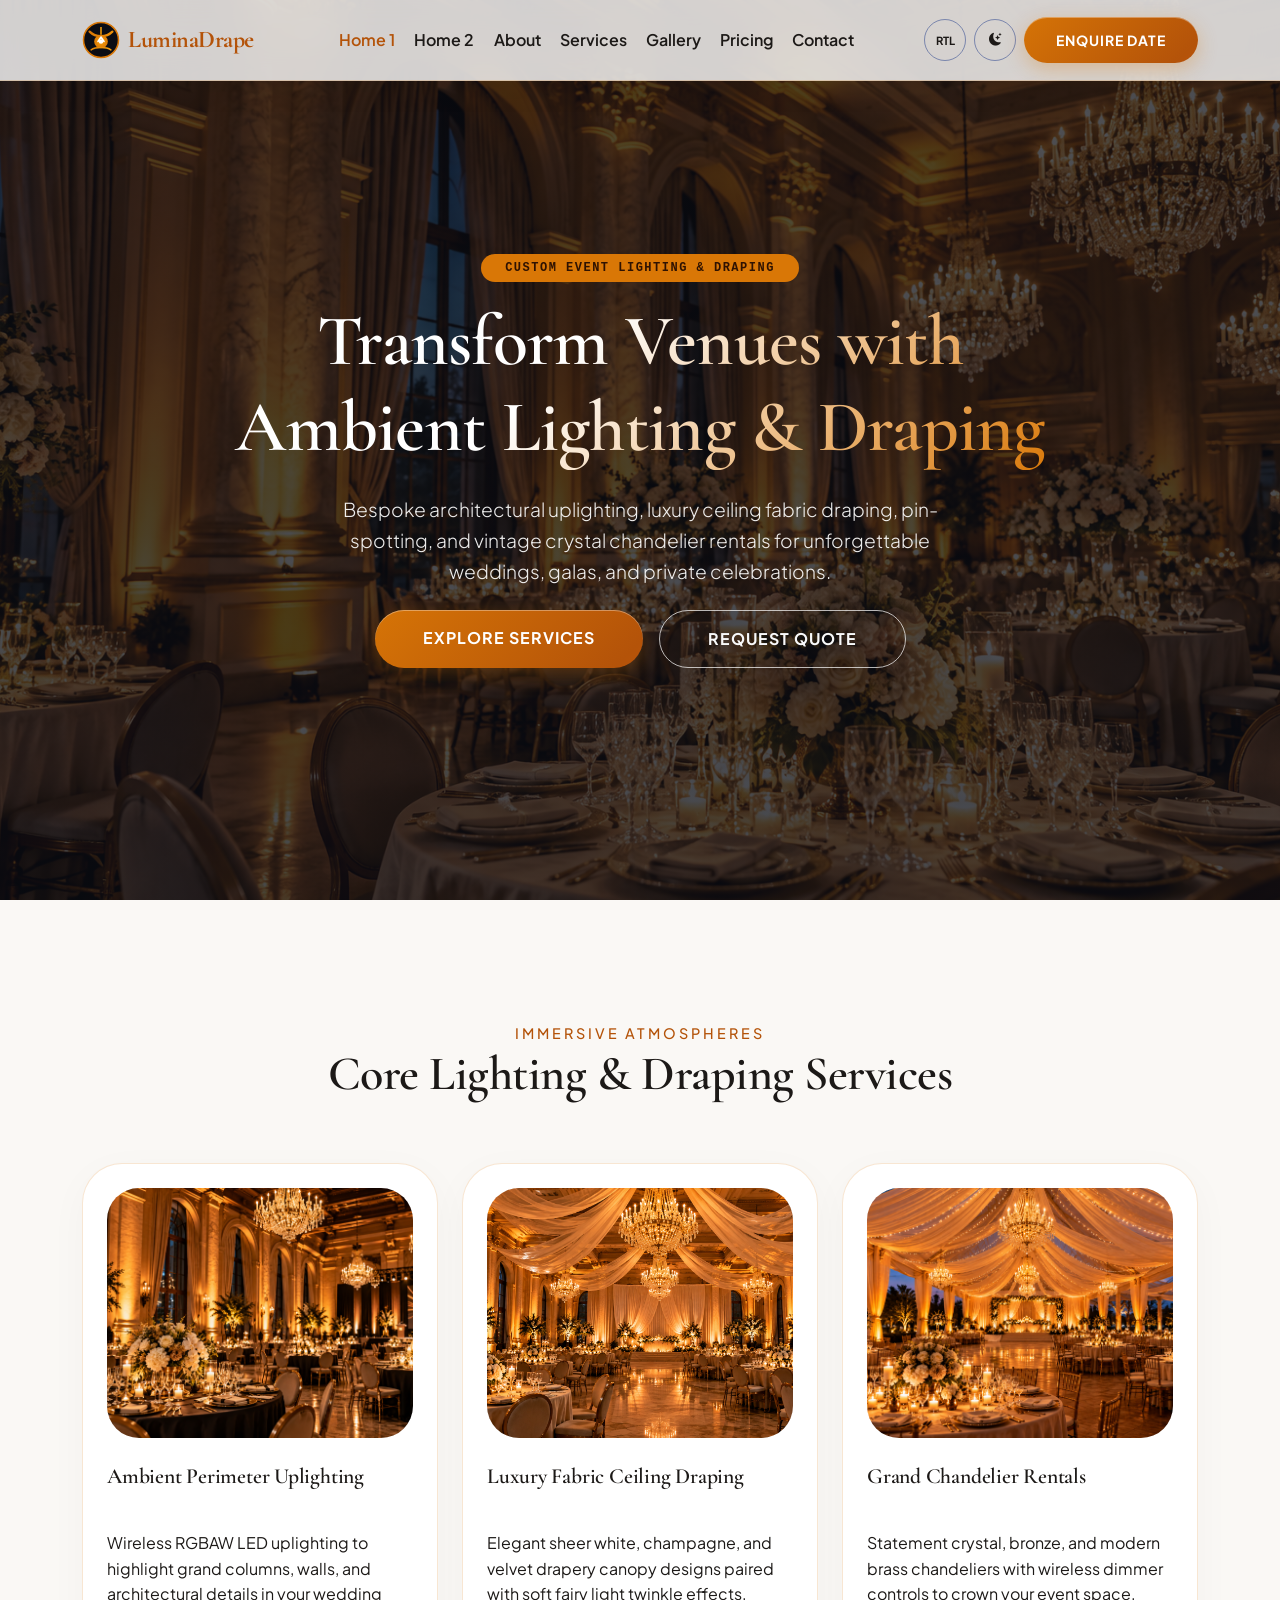
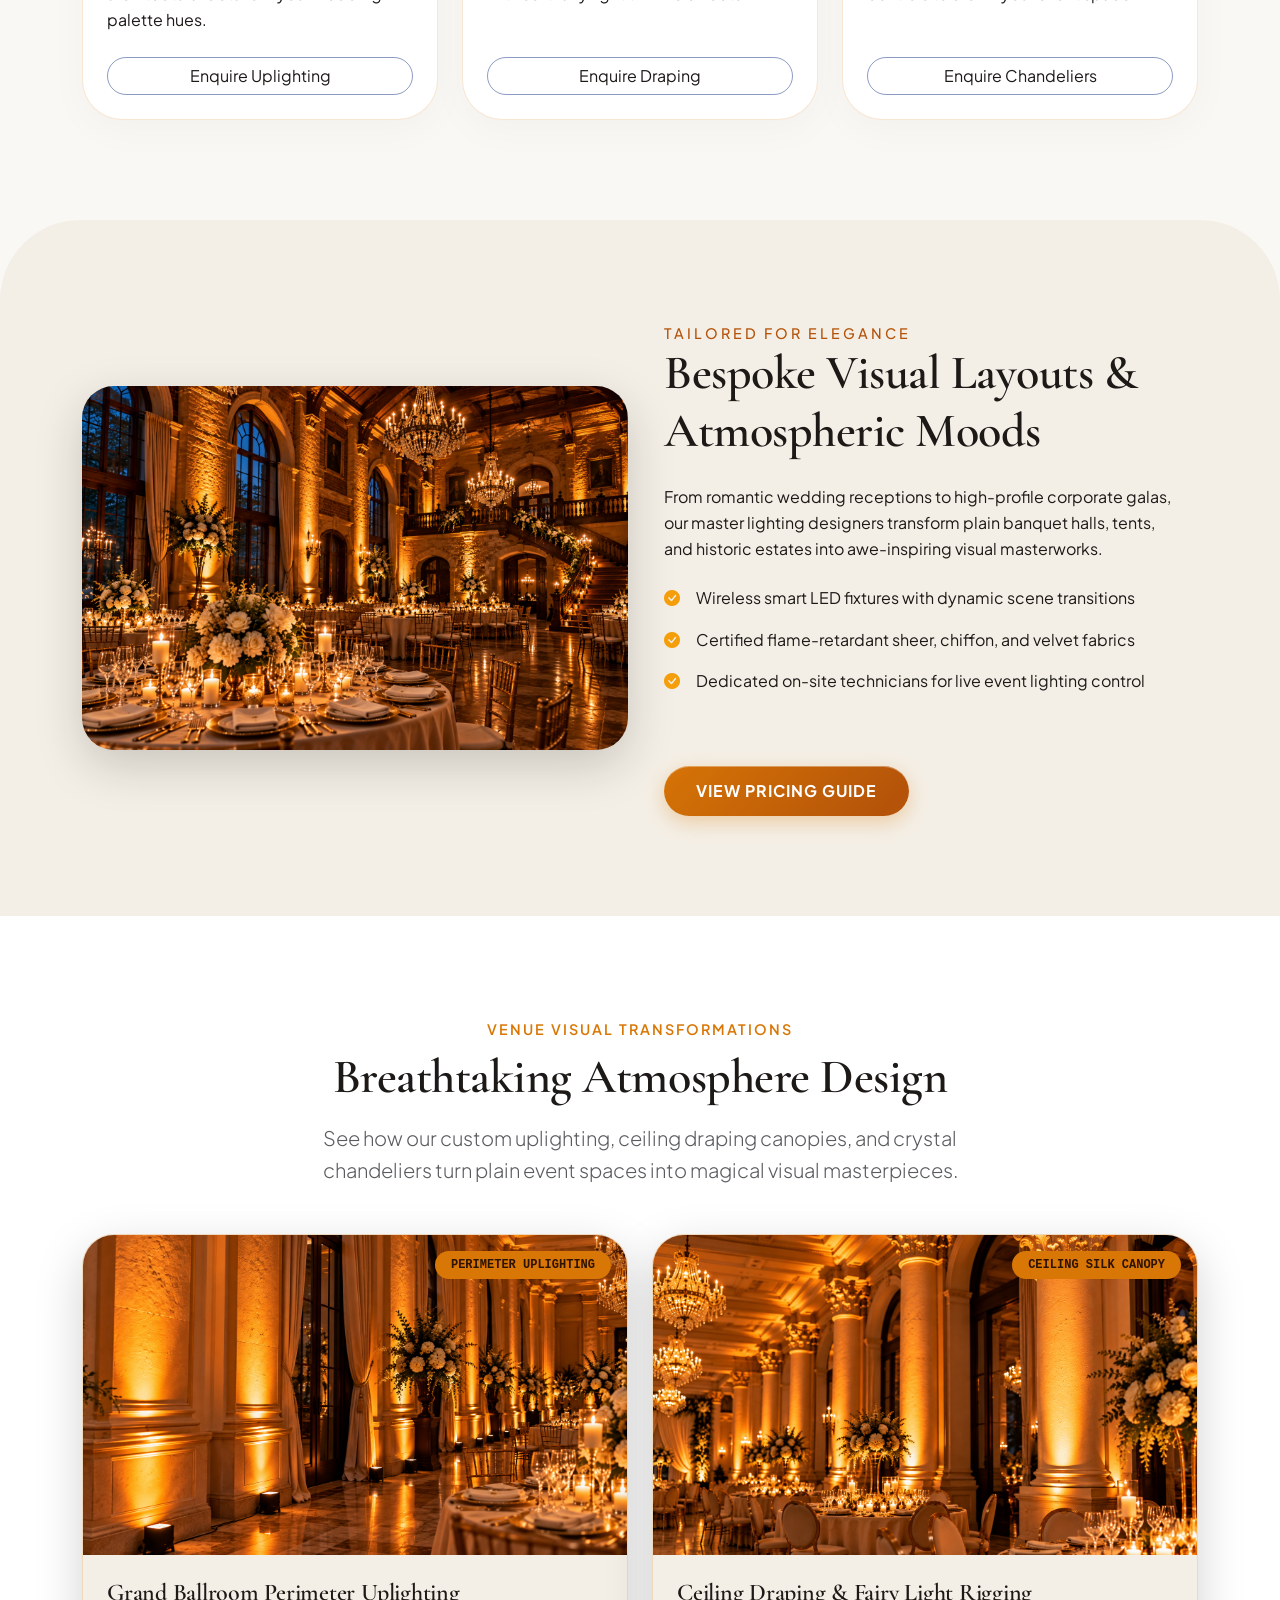
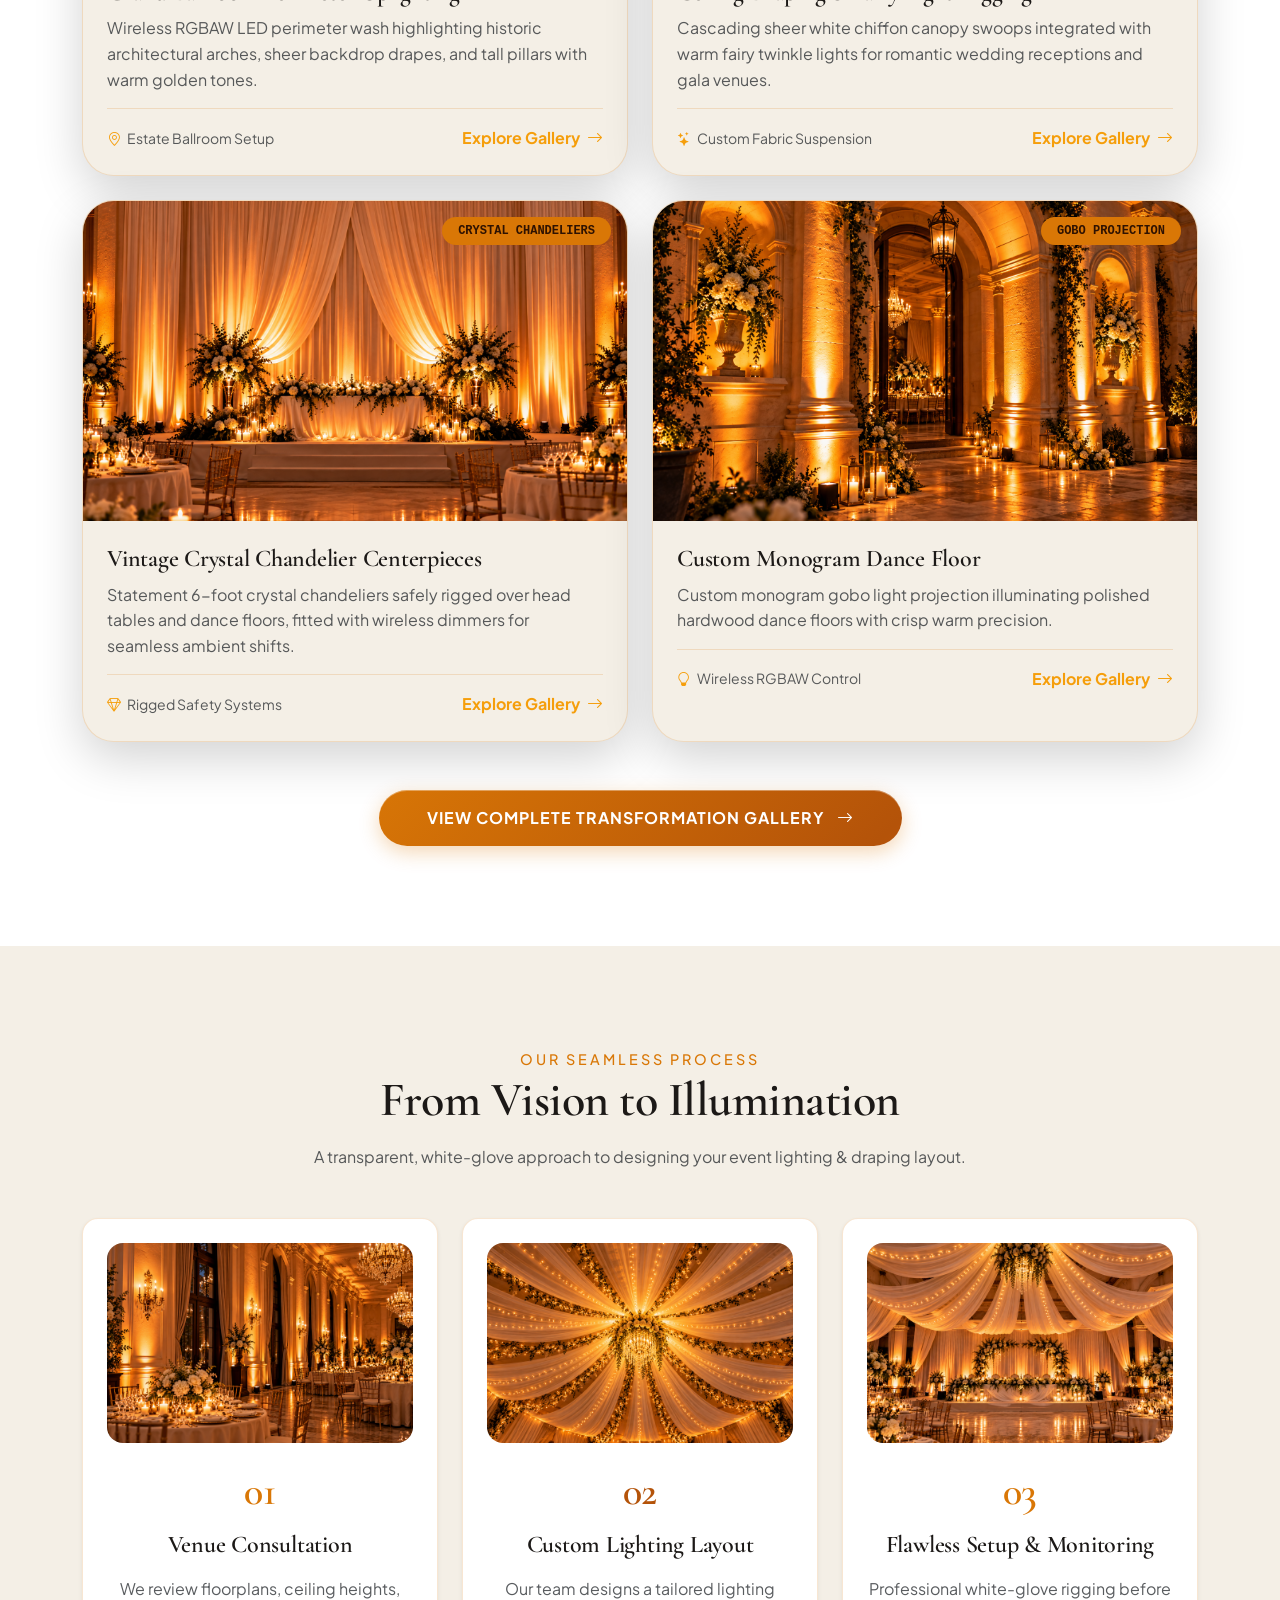
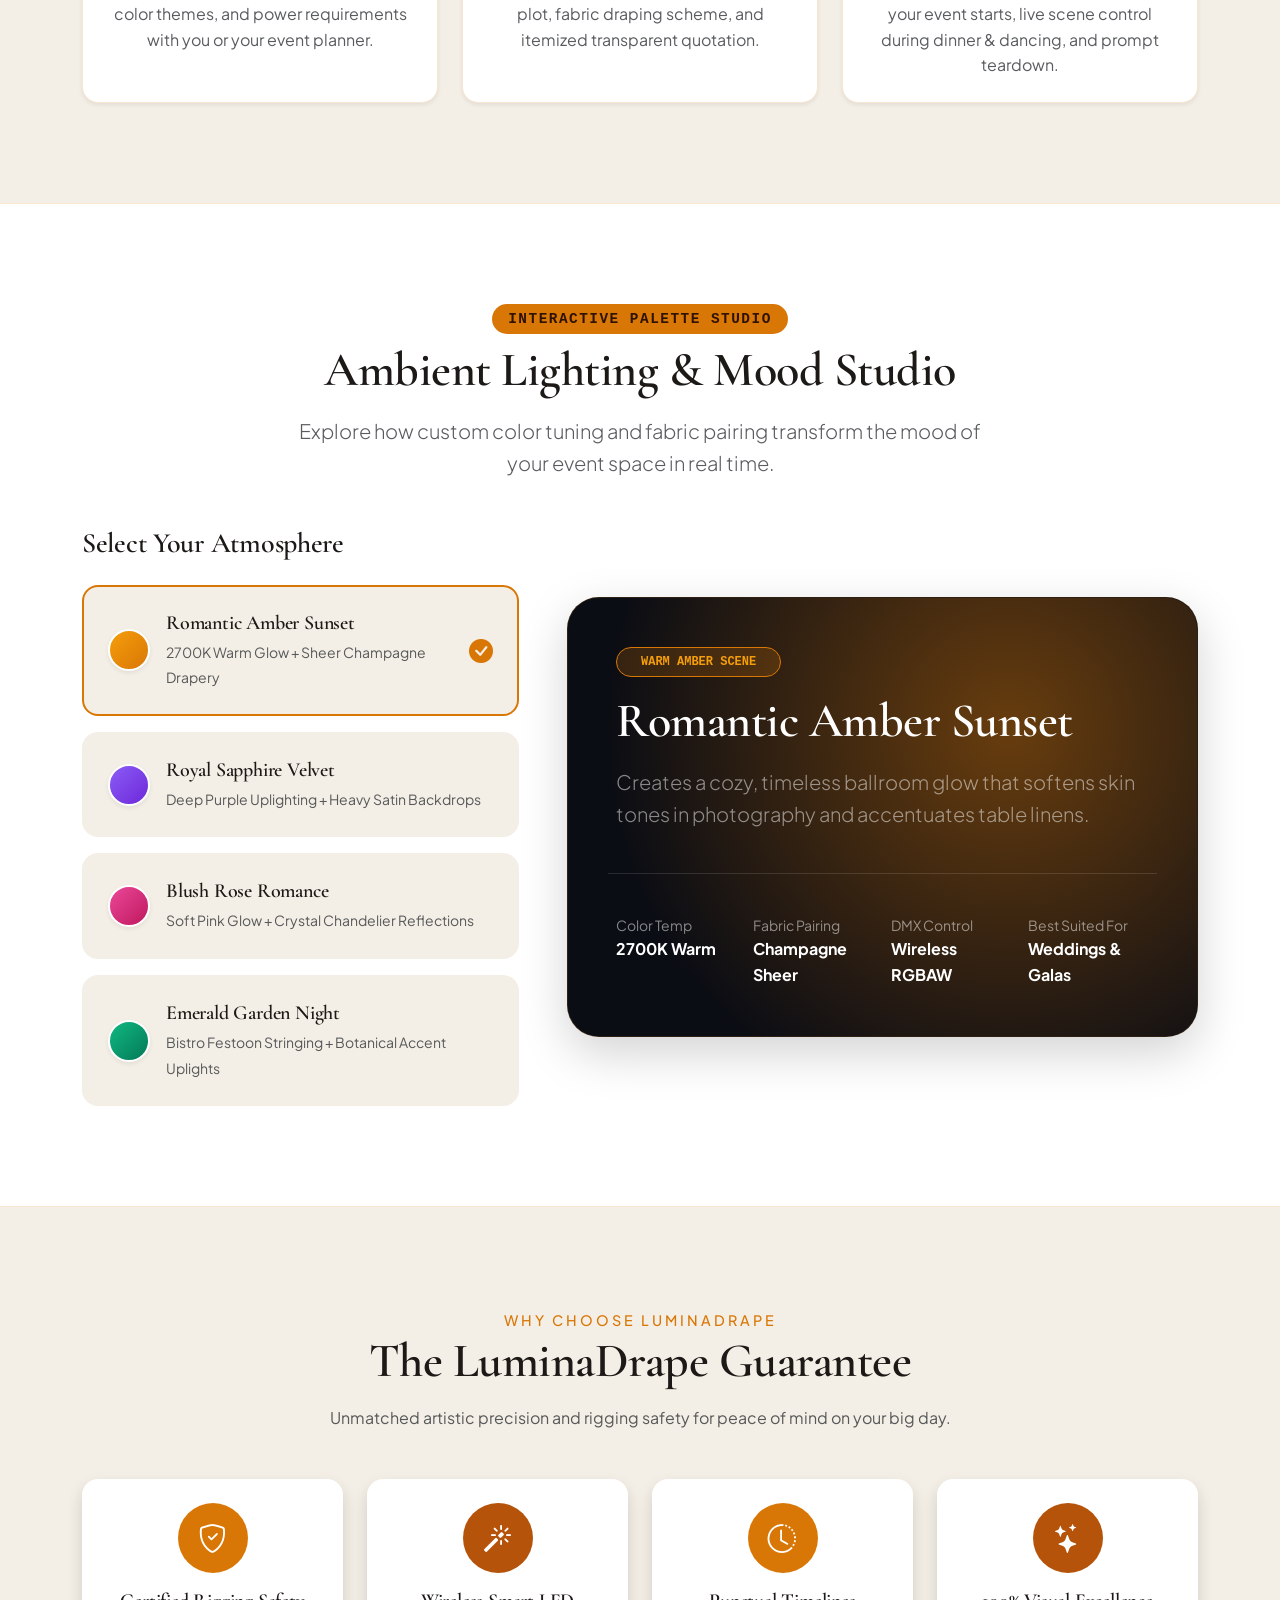
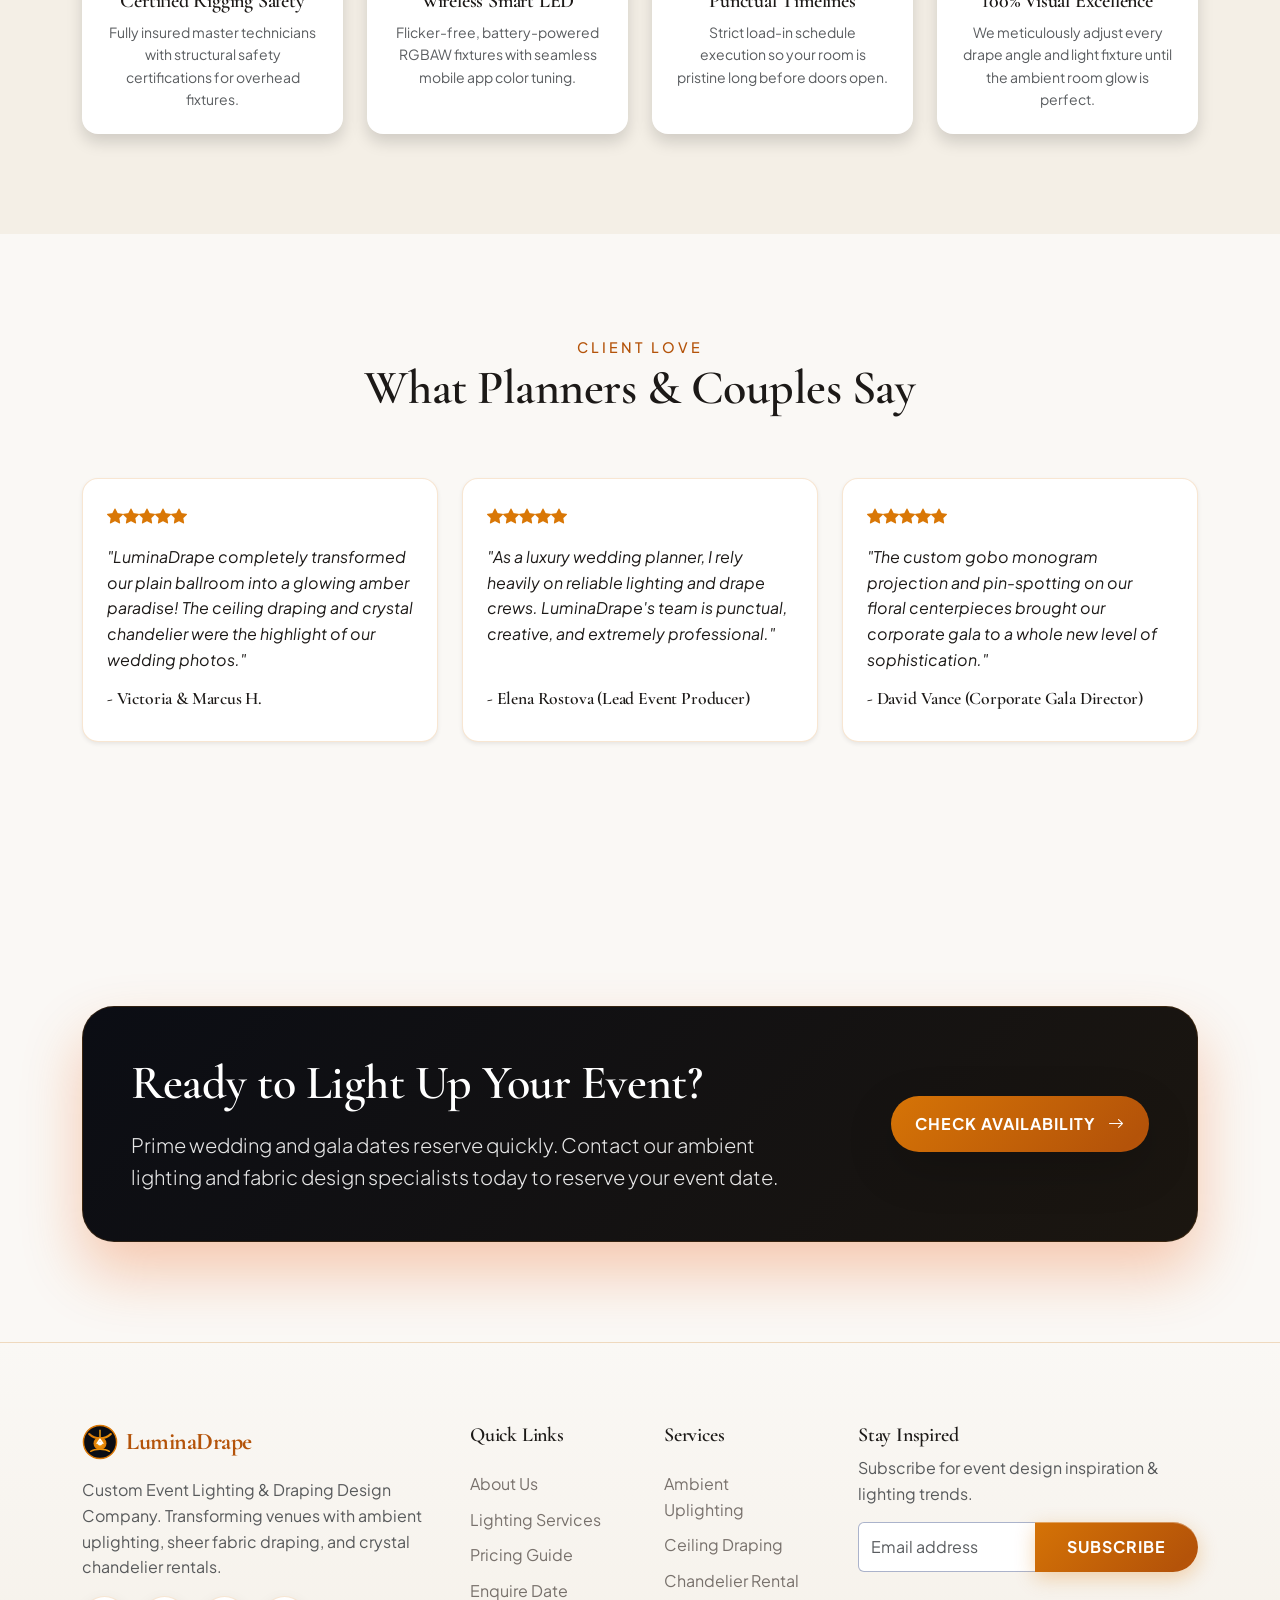
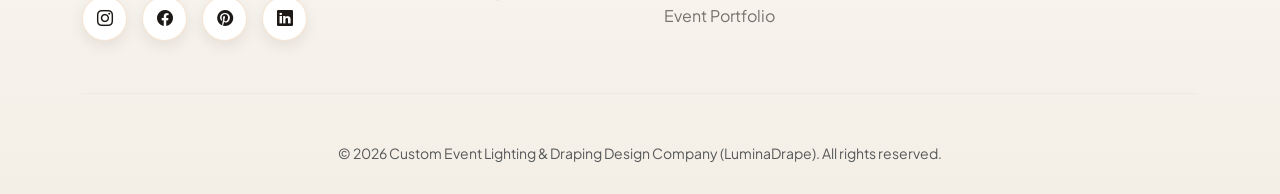
==== commit 69bfc727: "2ND COMIT" ====
--- a/index.html
+++ b/index.html
@@ -576,7 +576,7 @@
     <!-- Unique Section 2: Floating CTA -->
     <section class="section-padding">
         <div class="container">
-            <div class="floating-cta-section p-5 rounded-5 text-white" style="background: linear-gradient(135deg, #0b0d14, #1b1610); border: 1px solid var(--border-color);">
+            <div class="floating-cta-section p-4 p-md-5 rounded-5 text-white" style="background: linear-gradient(135deg, #0b0d14, #1b1610); border: 1px solid var(--border-color);">
                 <div class="floating-cta-content row align-items-center">
                     <div class="col-lg-8 text-center text-lg-start mb-4 mb-lg-0">
                         <h2 class="display-5 fw-bold mb-3 text-white" style="font-family: var(--font-heading);">Ready to Light Up Your Event?</h2>
@@ -585,8 +585,8 @@
                         </p>
                     </div>
                     <div class="col-lg-4 text-center text-lg-end">
-                        <a href="quote.html" class="btn btn-project btn-primary-fest px-4 py-3 fs-6 rounded-pill shadow-lg text-nowrap">
-                            Check Event Availability <i class="bi bi-arrow-right ms-2"></i>
+                        <a href="quote.html" class="btn btn-project btn-primary-fest px-3 px-sm-4 py-3 fs-6 rounded-pill shadow-lg text-wrap text-sm-nowrap mw-100">
+                            Check Availability <i class="bi bi-arrow-right ms-2"></i>
                         </a>
                     </div>
                 </div>
--- a/assets/css/style.css
+++ b/assets/css/style.css
@@ -273,6 +273,30 @@
     overflow: hidden;
     display: flex;
     flex-direction: column;
+}
+
+.service-card h3 {
+    font-size: 1.35rem;
+    line-height: 1.3;
+    margin-bottom: 0.75rem;
+}
+
+.service-card p {
+    margin-bottom: 1.5rem;
+    flex-grow: 1;
+    line-height: 1.6;
+}
+
+@media (min-width: 768px) {
+    .service-card h3 {
+        min-height: 3.5rem;
+        display: flex;
+        align-items: flex-start;
+    }
+
+    .service-card p {
+        min-height: 4.5rem;
+    }
 }
 
 .service-card .btn-project,
